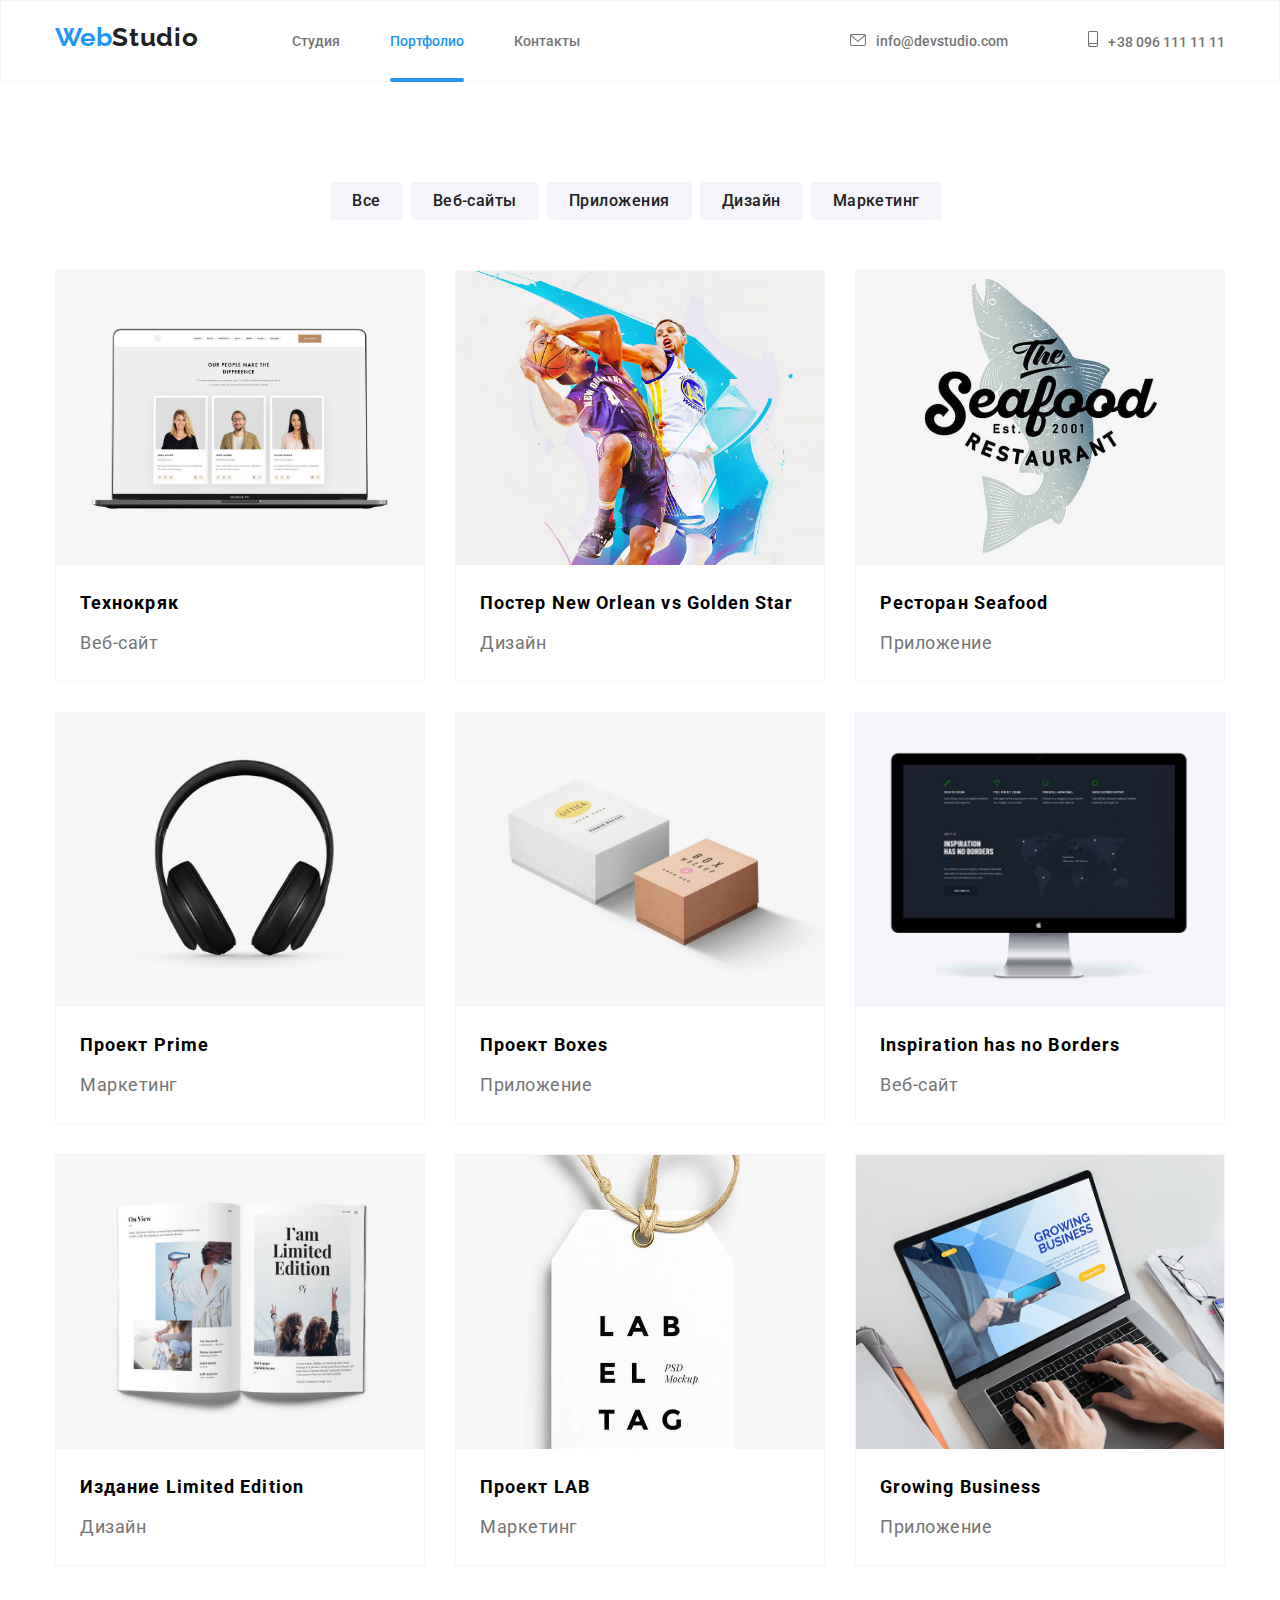
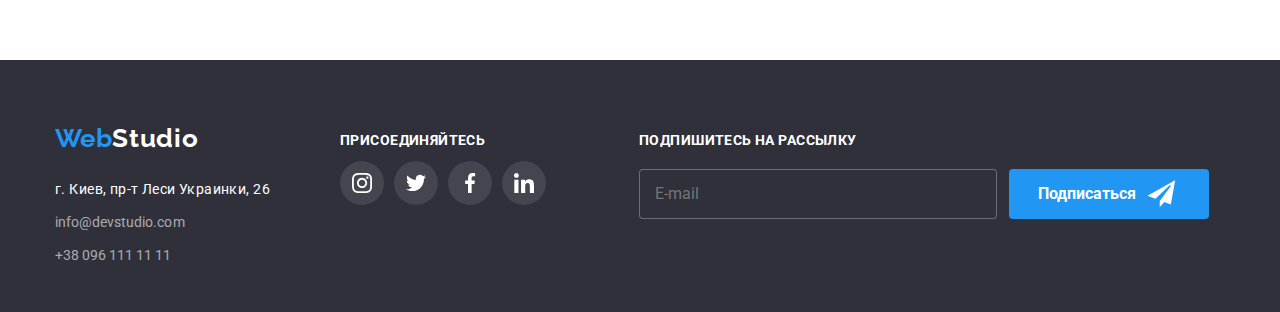
==== portfolio.html @ 0eaaf02f "11.03.2020 22-40" ====
<!DOCTYPE html>
<html lang="ru">
<head>
    <meta charset="UTF-8">
    <meta name="viewport" content="width=device-width, initial-scale=1.0">
    <title>Портфолио</title>
    <link rel="stylesheet" href="./css/normalize.css">
    <link rel="stylesheet" href="./css/style.css">
    <link rel="preconnect" href="https://fonts.gstatic.com">
    <link
        href="https://fonts.googleapis.com/css2?family=Raleway:wght@700&family=Roboto+Condensed&family=Roboto:wght@400;500;700;900&display=swap"
        rel="stylesheet">
    </head>
<body>
    <header class="header">
        <div class="headercontainer">
        <h1 class="h1logo"><span class="webprefix">Web</span>Studio</h1>
        <nav class="nav">
            <ul class="navlinks">
                <li class="studio"> <a class="link" href="./index.html">Студия</a></li>
                <li class="portfolio current"> <a href="./portfolio.html">Портфолио</a></li>
                <li class="contacts"> <a class="link" href="#footer">Контакты</a></li>
            </ul>
        </nav>
                <div class="headeraddress">
                <address class="mail">
                    <a href="mailto:info@devstudio.com" class="link">
                        <svg class="icon-mail"> 
                            <use href="./images/sprite.svg#icon-envelope"></use>
                        </svg>info@devstudio.com</a>
                </address>
                <address class="phone">                    
                    <a href="tel:+380961111111" class="link"> 
                        <svg class="icon-smartphone">
                            <use href="./images/sprite.svg#icon-smartphone">
                            </use>
                        </svg>+38 096 111 11 11</a>
                </address>
                </div>
        </div>
    </header>
    <main>
        <section class="mainportfoliosection">
            <div class="portfcontainer">
            <h4 style="display: none;">Наши работы</h4>
            <ul class="filters">
            <li><button class="filterbtn">
                Все
            </button></li>
            <li><button class="filterbtn">
                Веб-сайты
            </button></li>
            <li><button class="filterbtn">
                Приложения
            </button></li>
            <li><button class="filterbtn">
                Дизайн
            </button></li>
            <li><button class="filterbtn"> 
                Маркетинг
            </button></li>
            </ul>

            <ul class="productlist">
                <li href="#" class="product">
                    <div class="productthumb">
                        <img class="thumbimage" src="./images/portfolio/technokryak.jpg" alt="Технокряк" />
                        <div class="thumboverlay">
                            <p class="thumboverlaytext">Технокряк это современная площадка распространения коронавируса. Компании используют эту платформу для цифрового шпионажа и атак на защищённые сервера конкурентов.</p>
                        </div>
                    </div>
                    <h2 class="productname">Технокряк</h2>
                    <p class="producttype">Веб-сайт</p>
                </li>
                <li href="#" class="product">
                    <div class="productthumb">
                        <img class="thumbimage" src="./images/portfolio/neworleangoldstar.jpg" alt="Постер New Orlean vs Golden Star" />
                        <div class="thumboverlay">
                            <p class="thumboverlaytext">Текст оверлея</p>
                        </div>
                    </div>
                    <h2 class="productname">Постер New Orlean vs Golden Star</h2>
                    <p class="producttype">Дизайн</p>
                </li>
                <li href="#" class="product">
                    <div class="productthumb">
                        <div class="productthumb">
                        <img class="thumbimage" src="./images/portfolio/seafood.jpg" alt="Ресторан Seafood" />
                        <div class="thumboverlay">
                            <p class="thumboverlaytext">Текст оверлея</p>
                        </div>
                    </div>
                    </div>
                    <h2 class="productname">Ресторан Seafood</h2>
                    <p class="producttype">Приложение</p>
                </li>
                <li href="#" class="product">
                    <div class="productthumb">
                    <img class="thumbimage" src="./images/portfolio/primeproject.jpg" alt="Проект Prime" />
                    <div class="thumboverlay">
                        <p class="thumboverlaytext">Текст оверлея</p>
                    </div>
                    </div>
                    <h2 class="productname">Проект Prime</h2>
                    <p class="producttype">Маркетинг</p>
                </li>
                <li href="#" class="product">
                    <div class="productthumb">
                    <img class="thumbimage" src="./images/portfolio/boxesproject.jpg" alt="Проект Boxes" />
                    <div class="thumboverlay">
                        <p class="thumboverlaytext">Текст оверлея</p>
                    </div>
                    </div>
                    <h2 class="productname">Проект Boxes</h2>
                    <p class="producttype">Приложение</p>
                </li>
                <li href="#" class="product">
                    <div class="productthumb">
                    <img class="thumbimage" src="./images/portfolio/inspirationhasnoborders.jpg" alt="Inspiration has no Borders" />
                    <div class="thumboverlay">
                        <p class="thumboverlaytext">Текст оверлея</p>
                    </div>
                    </div>
                    <h2 class="productname">Inspiration has no Borders</h2>
                    <p class="producttype">Веб-сайт</p>
                </li>
                <li href="#" class="product">
                    <div class="productthumb">
                    <img class="thumbimage" src="./images/portfolio/limitededition.jpg" alt="Издание Limited Edition" />
                    <div class="thumboverlay">
                        <p class="thumboverlaytext">Текст оверлея</p>
                    </div>
                    </div>
                    <h2 class="productname">Издание Limited Edition</h2>
                    <p class="producttype">Дизайн</p>
                </li>
                <li href="#" class="product">
                    <div class="productthumb">

                    <img class="thumbimage" src="./images/portfolio/labproject.jpg" alt="Проект LAB" />
                    <div class="thumboverlay">
                        <p class="thumboverlaytext">Текст оверлея</p>
                    </div>
                    </div>
                    <h2 class="productname">Проект LAB</h2>
                    <p class="producttype">Маркетинг</p>
                </li>
                <li href="#" class="product">
                    <div class="productthumb">

                    <img class="thumbimage" src="./images/portfolio/growingbusiness.jpg" alt="Growing Business" />
                    <div class="thumboverlay">
                        <p class="thumboverlaytext">Текст оверлея</p>
                    </div>
                    </div>
                    <h2 class="productname">Growing Business</h2>
                    <p class="producttype">Приложение</p>
                </li>
            </ul>
            </div>
        </section>
    </main>
    <footer id="footer" class="footer">
        <div class="footcontainer">
        <div>
            <h1 class="footlogo"><span class="webprefix">Web</span>Studio</h1>
        <address>
            <ul class="footercontacts">
            <li class="footeraddress">г. Киев, пр-т Леси Украинки, 26</li>
            <li class="footerlink"><a href="mailto:info@devstudio.com">info@devstudio.com</a></li>
            <li class="footerlink"><a href="tel:+380961111111">+38 096 111 11 11</a></li>
            </ul>
        </address>
        </div>
        <div class="footerlinks">
            <p class="joinus">присоединяйтесь</p>
            <ul class="footersociallinks">
                <li class="item">                
                    <a href="#">
                    <div class="footersociallink">
                    <svg class="icon-instagram"> 
                    <use href="./images/sprite.svg#icon-instagram"></use>
                    </svg>
                    </div>
                    </a>                        
                </li>
                <li class="item">                
                    <a  href="#" class="footersociallink">
                    <svg class="icon-twitter"> 
                    <use href="./images/sprite.svg#icon-twitter"></use>
                    </svg>
                    </a>
                </li>
                <li class="item">                
                    <a href="#" class="footersociallink" >
                    <svg class="icon-facebook"> 
                    <use href="./images/sprite.svg#icon-facebook"></use>
                    </svg>
                    </a>
                </li>
                <li class="item">                
                    <a href="#" class="footersociallink" >
                    <svg class="icon-linkedin"> 
                    <use href="./images/sprite.svg#icon-linkedin"></use>
                    </svg>
                    </a>
                </li>
            </ul>

        </div>
        <div class="footerjoint">
            <form name="subscribeform">
                <div class="subscribewrapper">
                    <label for="subscribe-email">
                    <p class="subscribeus">подпишитесь на рассылку</p>
                    <input class="subscribeinput" type="email" name="subscribe-email" placeholder="E-mail">
                </label>
                <button type="submit" class="subscribebtn">
                    <p>Подписаться
                    </p>
                    <svg class="icon-subscribe"> 
                        <use href="./images/sprite.svg#icon-subscribe"></use>
                    </svg>
                </button>
            </div>
        </form>
        </div>
        </div>
    </footer></body>
</html>
---- css/style.css ----
:root {
  --black: rgb(33, 33, 33);
  --black-op10: rgba(33, 33, 33, 0.1);
  --black-op20: rgba(33, 33, 33, 0.2);
  --blue: rgb(33, 150, 243);
  --white-op60: rgba(255, 255, 255, 0.6);
  --white-op30: rgba(255, 255, 255, 0.3);
  --white-op10: rgba(255, 255, 255, 0.1);
  --grey: rgb(117, 117, 117);
  --grey-op50: rgba(117, 117, 117, 0.5);
  --grey-op80: rgba(47, 48, 58, 0.8);
  --light-grey: rgb(245, 244, 250);
  --grey-gradient: rgba(47, 48, 58, 0.4);
  --graphite: rgba(48, 48, 48, 1);
  --white: rgb(255, 255, 255);
  --dark-blue: rgb(47, 48, 58);
  --card-set-gap: 30px;
  --animtrans: 250ms cubic-bezier(0.4, 0, 0.2, 1);
}

html {
  box-sizing: border-box;
}

*,
*::before,
*::after {
  box-sizing: inherit;
}

* {
  padding: 0;
  margin: 0;
  max-width: 1600px;
  box-sizing: border-box;
  line-height: 1.15;
  letter-spacing: 0.03px;
  font-family: "Roboto", sans-serif;
}

body {
  overflow-x: hidden;
}

/* header */

.header {
  background-color: var(--white);
  border: 1px;
  border-color: var(--light-grey);
  border-style: solid;
  display: flex;
  align-items: baseline;
}

.headercontainer {
  display: inherit;
  width: 1200px;
  padding-left: 15px;
  padding-right: 15px;
  margin-left: auto;
  margin-right: auto;
  align-items: inherit;
}

.h1logo {
  font-weight: 700;
  font-size: 26px;
  line-height: 1.38;
  color: var(--black);
  font-family: 'Raleway', sans-serif;
  letter-spacing: 0.03em;;
}

.webprefix {
  color: var(--blue);
  font-family: 'Raleway', sans-serif;
}

.nav {
  list-style-type: none;
  list-style-position: inside;
  display: flex;
  vertical-align: baseline;
  margin-left: 93px;
}

.navlinks {
  display: flex;
}

.studio,
.portfolio,
.contacts {
  display: flex;
  position: relative;
  height: 80px;
  font-weight: 500;
  font-size: 14px;
  line-height: 17px;
  letter-spacing: 0.02em;
  align-items: center;
}

.studio.current,
.portfolio.current {
  position: relative;
  color: var(--blue);
}

.studio.current::after,
.portfolio.current::after {
  content: "";
  position: absolute;
  bottom: -1px;
  left: 0;
  width: 100%;
  height: 4px;
  border-radius: 2px;
  background-color: var(--blue);
  opacity: 1;
  transition: opacity var(--animtrans);
}


.studio,
.portfolio {
  margin-right: 50px;
}

.studio:link,
.portfolio:link,
.contacts:link,
.studio:visited,
.portfolio:visited,
.contacts:visited {
  color: var(--grey);
  transition: color var(--animtrans);
}

.studio:hover,
.portfolio:hover,
.contacts:hover,
.studio:focus,
.portfolio:focus,
.contacts:focus {
  color: var(--blue);
  transition: color var(--animtrans);
}

.link:link,
.link:visited {
  color: var(--grey);
  font-weight: 500;
  font-size: 14px;
  line-height: 17px;
  transition: color var(--animtrans);
}

.link:hover,
.link:focus {
  color: var(--blue);
  transition: color var(--animtrans);
}

.studio:link,
.studio:visited,
.portfolio:link,
.portfolio:visited,
.contacts:link,
.contacts:visited {
  color: var(--grey);
  transition: color var(--animtrans);
}

.contactslist {
  list-style-type: none;
  list-style-position: inside;
  float: left;
  margin-top: 32px;
}

.headeraddress {
  margin-left: auto;
  display: flex;
  align-items: center;
}

.mail.link,
.phone.link {
  display: flex;
  align-items: baseline;
  font-size: 14px;
  font-weight: 500;
  line-height: 16px;
  letter-spacing: 0.02em;;
  color: var(--grey);
  list-style-type: none;
  list-style-position: inside;
  transition: color var(--animtrans), fill var(--animtrans);
}

.phone {
  margin-left: 50px;
}

.icon-mail {
  width: 16px;
  height: 12px;
  margin-right: 10px;
  fill: currentColor;
}

.icon-smartphone {
  width: 10px;
  height: 16px;
  margin-left: 30px;
  margin-right: 10px;
  fill: currentColor;
}

.icon-mail:hover,
.icon-mail:focus,
.icon-smartphone:hover,
.icon-smartphone:focus {
  fill: currentColor;
}


/* main page - studio*/

.herocontainer {
  display: flex;
  flex-direction: column;
  width: 1200px;
  padding-left: 15px;
  padding-right: 15px;
  margin-left: auto;
  margin-right: auto;
  align-items: inherit;
}

.hero {
  height: 600px;
  padding-top: 200px;
  padding-bottom: 200px;
  background-image: linear-gradient(var(--grey-gradient), var(--grey-gradient)),
  url(../images/hero.jpg);
  display: block;
}

.effective {
  color: var(--white);
  font-weight: 900;
  font-size: 44px;
  line-height: 60px;
  letter-spacing: 0.06em;
  text-align: center;
  text-transform: uppercase;
}

.herobtn {
  width: 200px;
  height: 50px;
  background-color: var(--blue);
  color: var(--white);
  box-shadow: 0px 4px 4px 0px rgba(0, 0, 0, 0.15);
  border: none;
  border-radius: 4px;
  text-align: center;
  align-items: center;
  margin-top: 30px;
  margin-left: auto;
  margin-right: auto;
  font-weight: 700;
  font-size: 16px;
  line-height: 30px;
  letter-spacing: 0.06em;
}

.advcontainer {
  display: inherit;
  width: 1200px;
  padding-left: 15px;
  padding-right: 15px;
  margin-left: auto;
  margin-right: auto;
  align-items: inherit;
}

.advantlist {
  margin-top: 94px;
  margin-bottom: 94px;
  display: flex;
  justify-content: space-between;
}

.advantage {
  width: 270px;
}

.iconwrapper {
  display: flex;
  align-items: center;
  justify-content: center;
  background-color: var(--light-grey);
  margin-bottom: 30px;
}

.icon-antenna {
  display: block;
  width: 70px;
  fill: var(--grey);
  height: 120px;
}

.icon-clock {
  text-align: center;
  display: block;
  width: 70px;
  height: 120px;
}

.icon-diagram {
  text-align: center;
  display: block;
  width: 70px;
  height: 120px;
}

.icon-astronaut {
  text-align: center;
  display: block;
  width: 70px;
  height: 120px;
}

.advh4 {
  font-weight: 700;
  font-size: 14px;
  line-height: 16px;
  margin-bottom: 10px;
  letter-spacing: 0.03em;;
}

.advp {
  color: var(--grey);
  font-weight: 400;
  font-size: 14px;
  line-height: 24px;
  letter-spacing: 0.03em;;
}

.actcontainer {
  display: inherit;
  width: 1200px;
  padding-left: 15px;
  padding-right: 15px;
  margin-left: auto;
  margin-right: auto;
  align-items: inherit;
}

.activities {
  font-weight: 700;
  font-size: 36px;
  line-height: 42px;   
  text-align: center;
  height: 42px;
}

.activitieslist {
  margin-top: 50px;
  margin-bottom: 94px;
  display: flex;
  justify-content: space-between;
}

.thumbdesktop {
  position: relative;
  display: block;
  border: none;  
  width: 370px;
  height: 294px;
  margin-right: 30px;
}

.thumbmobile {
  position: relative;
  display: block;
  border: none;  
  width: 370px;
  height: 294px;
  margin-right: 30px;
}

.thumbdesign {
  position: relative;
  display: block;
  border: none;  
  width: 370px;
  height: 294px;
}

.actoverlay {
  position: absolute;
  width: 100%;
  bottom: 0;
  padding-top: 27px;
  padding-bottom: 27px;
  text-align: center;
  background-color: var(--grey-op80);
  color: var(--white);
  font-weight: 700;
  font-size: 14px;
  line-height: 1.17;
  text-transform: uppercase;
}

.teamsection {
  padding-top: 94px;
  padding-bottom: 94px;
  background-color: var(--light-grey);
}

.teamcontainer {
  display: flex;
  justify-content: space-between;
  width: 1200px;
  padding-left: 15px;
  padding-right: 15px;
  margin-left: auto;
  margin-right: auto;
  align-items: inherit;
}

.team {
  font-weight: 700;
  font-size: 36px;
  line-height: 42px;
  text-align: center;
  height: 42px;
  letter-spacing: 0.03em;;
}

.teammate {
  display: flex;
  flex-direction: column;
  background-color: var(--white);
  width: 270px;
  margin-top: 50px;
  padding-bottom: 30px;
  border-radius: 0px 0px 4px 4px;
  box-shadow: 0px 2px 1px 0px rgba(0, 0, 0, 0.2), 0px 1px 1px 0px rgba(0, 0, 0, 0.14), 0px 1px 3px 0px rgba(0, 0, 0, 0.12);
}

.teammatename {
  font-weight: 500;
  font-size: 16px;
  text-align: center;
  margin-top: 30px;
  line-height: 19px;
  letter-spacing: 0.03em;;
}

.figprofession {
  display: block;
  color: var(--grey);
  font-weight: 400;
  font-size: 16px;
  text-align: center;
  margin-top: 10px;
  line-height: 19px;
  letter-spacing: 0.03em;;
}

.teamsociallinks {
  list-style: none;
  display: flex;
  align-items: center;
  justify-content: center;
  margin-top: 12px;
}

.teamsociallinks .item + .item {
  margin-left: 10px;
}

.sociallink {
  height: 44px;
  width: 44px;
  border-radius: 50%;
  display: flex;
  justify-content: center;  
  align-items: center;
  fill: var(--grey);
  transition: background-color var(--animtrans), fill var(--animtrans);
}

.sociallink:hover {
  background-color: var(--blue);
  fill: var(--white);
  cursor: pointer;
  transition: background-color var(--animtrans), fill var(--animtrans);
}

.icon-instagram,
.icon-facebook,
.icon-twitter,
.icon-linkedin {
  height: 20px;
  width: 20px;
}

.icon-instagram:hover,
.icon-instagram:focus,
.icon-facebook:hover,
.icon-facebook:focus,
.icon-twitter:hover,
.icon-twitter:focus,
.icon-linkedin:hover,
.icon-linkedin:focus {
  fill: inherit;
}

.clientsection {
  padding-top: 94px;
  padding-bottom: 94px;
  background-color: var(--white);
}

.clientcontainer {
  display: flex;
  justify-content: space-between;
  width: 1200px;
  padding-left: 15px;
  padding-right: 15px;
  margin-left: auto;
  margin-right: auto;
  align-items: inherit;
}

.clients {
  font-weight: 700;
  font-size: 36px;
  line-height: 42px;
  text-align: center;
  height: 42px;
  letter-spacing: 0.03em;
  margin-bottom: 50px;
}

.clientlinks {
  list-style: none;
  display: flex;
  align-items: center;
  justify-content: center;
  margin-top: 12px;
}

.clientlinks .item + .item {
  margin-left: 30px;
}

.clientlink {
  height: 90px;
  width: 170px;
  border: 1px solid var(--grey);
  display: flex;
  justify-content: center;  
  align-items: center;
  fill: var(--grey);
  transition: border-color var(--animtrans), fill var(--animtrans);
}

.clientlink:hover {
  fill: var(--blue);
  cursor: pointer;
  border-color: var(--blue);
  transition: border-color var(--animtrans), fill var(--animtrans);
}

.logo1 {
  height: 49px;
}

.logo2 {
  height: 52px;
}

.logo3 {
  height: 43px;
}

.logo4 {
  height: 42px;
}

.logo5 {
  height: 47px;
}

.logo6 {
  height: 45px;
}

/* main portfolio section */

.mainportfoliosection {
  padding-top: 100px;
}

.portfcontainer {
  display: block;
  justify-content: space-between;
  width: 1200px;
  padding-left: 15px;
  padding-right: 15px;
  margin-left: auto;
  margin-right: auto;
  align-items: inherit;
  padding-bottom: 94px;
}

.filters {
  display: flex;
  align-items: center;
  justify-content: center;
  margin-bottom: 50px;

}

.filterbtn {
  padding-top: 6px; 
  padding-left: 22px;
  padding-right: 22px;
  padding-bottom: 6px;
  font-weight: 500;
  font-size: 16px;
  line-height: 26px;
  letter-spacing: 0.03em;;
  text-align: center;
  background-color: var(--light-grey);
  color: var(--black);
  margin-right: 8px;
  border-radius: 4px;
  border: none;
  transition: background-color var(--animtrans), color var(--animtrans);
}

.filterbtn:hover,
.filterbtn:focus {
  background-color: var(--blue);
  color: var(--white);
  cursor: pointer;
  transition: background-color var(--animtrans), color var(--animtrans);
}

.productlist {
  list-style-position: inside;
  display: flex;
  flex-wrap: wrap;
  margin-left: calc(-1 * var(--card-set-gap));
  margin-top: calc(-1 * var(--card-set-gap));

}

.product {
  width: 370px;
  padding-left: 0px;
  list-style-position: inside;
  border: 1px solid;
  border-color: var(--light-grey);
  flex-basis: calc(100% / 3 - var(--card-set-gap));
  margin-left: var(--card-set-gap);
  margin-top: var(--card-set-gap);
}

.product:hover,
.product:focus {
  box-shadow: 0px 4px 4px 0px rgba(0, 0, 0, 0.25);
  cursor: pointer;
}

.productthumb {
  position: relative;
  box-sizing: border-box;
  border: none;  
  height: 294px;
  overflow: hidden;
}

.thumbimage {
  position: absolute;
  top: 0;
  left: 0;
  right: 0;
  display: block;
  width: 100%;
  height: 100%;
  object-fit: cover;
}

.thumboverlay {
  position: absolute;
  top: 0;
  left: 0;
  width: 100%;
  height: 294px;
  padding: 63px 24px 63px 24px;
  background-color: var(--blue);
  transform: translateY(500%);
  transition: transform var(--animtrans);
}

.product:hover .thumboverlay,
.product:focus .thumboverlay {
  transform: translateY(0);
  transition: transform var(--animtrans);
}

.thumboverlaytext {
  color: var(--white);
  font-weight: 400;
  font-size: 18px;
  line-height: 1.55;
}

.productname {
  margin-top: 20px;
  margin-left: 24px;
  margin-right: 24px;
  margin-bottom: 4px;
  font-weight: 700;
  font-size: 18px;
  line-height: 36px;
  letter-spacing: 0.06em;
  text-align: left;
}

.producttype {
  margin-left: 24px;
  margin-right: 24px;
  margin-bottom: 20px;
  font-weight: 400;
  font-size: 18px;
  line-height: 36px;
  letter-spacing: 0.03em;
  text-align: left;
  color: var(--grey);
}

/* footer */

.footcontainer {
  display: flex;
  width: 1200px;
  padding-left: 15px;
  padding-right: 15px;
  margin-left: auto;
  margin-right: auto;
  align-items: inherit;
}

.footer {
  max-width: 1600px;
  height: 252px;
  background-color: var(--dark-blue);

}

.footlogo {
  font-weight: bold;
  font-size: 26px;
  line-height: 36px;
  letter-spacing: 0.03em;;
  margin-top: 60px;
  margin-right: 93px;
  margin-bottom: 25px;
  color: var(--white);
  font-family: Raleway, sans-serif;
}


.footercontacts {
  list-style: none;
  list-style-position: inside;
  list-style-type: none;
  display: block;
  text-align: left;
  line-height: 24px;
  margin-right: 70px;
}

.footeraddress {
  color: var(--white);
  font-weight: 400;
  font-size: 14px;
  letter-spacing: 0.03em;;
  height: 24px;
  margin-top: 20px;
}

.footerlink {
  color: var(--white-op60);
  font-weight: 400;
  font-size: 14px;
  letter-spacing: 0.03em;;
  margin-top: 9px;
  height: 24px;
  text-decoration: none;
  transition: color var(--animtrans);
}

.footerlink:link,
.footerlink:hover,
.footerlink:focus,
.footerlink:active {
  color: var(--blue);
  transition: color var(--animtrans);
}

.joinus,
.subscribeus {
  margin-top: 72px;
  text-transform: uppercase;
  font-weight: 700;
  font-size: 14px;
  line-height: 1.21;
  letter-spacing: 0.03em;
  color: var(--white);
}

.footersociallinks {
  list-style: none;
  display: flex;
  align-items: center;
  justify-content: center;
  margin-top: 12px;
}

.footersociallinks .item + .item {
  margin-left: 10px;
}

.footersociallink {
  height: 44px;
  width: 44px;
  border-radius: 50%;
  display: flex;
  justify-content: center;  
  align-items: center;
  fill: var(--white);
  background-color: var(--white-op10);
  transition: background-color var(--animtrans);
}

.footersociallink:hover {
  background-color: var(--blue);
  fill: var(--white);
  cursor: pointer;
  transition: background-color var(--animtrans);
}

.subscribeform {
  display: inline-block;
}

.subscribewrapper {
  display: flex;
  align-items: flex-end;
  margin-left: 93px;
}

.subscribeinput{
  width: 358px;
  height: 50px;
  padding: 15px;
  background-color: var(--dark-blue);
  border: 1px solid var(--white-op30);
  color: var(--white-op60);
  border-radius: 4px;
  font-weight: 400;
  font-size: 16px;
  line-height: 1.25;
  margin-top: 20px;
  margin-right: 12px;
}

.subscribebtn {
  display: flex;
  width: 200px;
  height: 50px;
  padding-top: 10px;
  padding-bottom: 10px;
  padding-left: 29px;
  border: none;
  vertical-align: baseline;
  border-radius: 4px;
  background-color: var(--blue);
  color: var(--white);
  font-weight: 700;
  font-size: 16px;
}

.subscribebtn p {
  line-height: 1.87;
  vertical-align: middle;
  fill: var(--blue);
}

.icon-subscribe {
  height: 30px;
  width: 30px;
  margin-left: 10px;
  fill: var(--white);
  
}

/* modal window */

.backdrop {
  position: fixed;
  display: flex;
  align-items: center;
  top: 0;
  left: 0;
  width: 100%;
  height: 100%;
  background-color: rgba(168, 118, 118, 0.2);
  opacity: 1;
  transition: opacity var(--animtrans);
}

.backdrop.is-hidden {
  opacity: 0;
  pointer-events: none;
  display: flex;
  align-items: center;
  transition: opacity var(--animtrans);
}

.backdrop.is-hidden .modal {
  transform: translate(-50%, -50%) scale(1.5);
  transition: transform var(--animtrans);
}

.modal {
  position: absolute;
  display: flex;
  flex-direction: column;
  min-height: 581px;
  min-width: 528px;
  top: 50%;
  left: 50%;
  transform: translate(-50%, -50%) scale(1);
  padding: 8px;
  background-color: var(--white);
  transition: transform var(--animtrans);
}

.closemodalbtn {
  width: 30px;
  height: 30px;
  margin: 8px 8px 0 auto;
  border: 1px solid var(--black-op10);
  border-radius: 50%;
  background-color: var(--white);
  transition: color var(--animtrans);
}

.icon-closemodal {
  height: 11px;
  width: 11px;
  fill: currentColor;
}

.closemodalbtn:hover,
.closemodalbtn:focus {
  color: var(--blue);
  cursor: pointer;
  transition: color var(--animtrans);
}

.modalformwrapper {
  display: flex;
  flex-direction: column;
  margin: 0 40px 20px 40px;
}

.modalheader {
  font-size: 20px;
  font-weight: 700;
  line-height: 1.15;
  text-align: center;
  color: var(--black);
  margin-bottom: 12px;
}

.modalform {
  display: inherit;
  flex-direction: inherit;
}

.modalform > label {
  font-size: 12px;
  font-weight: 400;
  line-height: 1.166;
  text-align: left;
  color: var(--grey);
  margin-top: 10px;
}

.input-wrapper {
  position: relative;
  margin-top: 4px;
}

.icon-input {
  position: absolute;
  left: 0;
  margin-left: 15px;
  top: 50%;
  transform: translateY(-50%);
  fill: currentColor;
  transition: fill var(--animtrans);
}

.icon-input > svg {
  height: 12px;
}

.input-wrapper > input,
.modalform > textarea {
  width: 100%;
  border: solid 1px var(--black-op20);
  border-radius: 4px;
  font-size: 12px;
  font-weight: 400;
  line-height: 1.166;
  letter-spacing: 0.01em;
  text-align: left;
  outline: none;
}

.input-wrapper > input {
  height: 40px;
  padding-left: 35px;
}

.input-wrapper > input:focus,
.input-wrapper > input:hover,
.input-wrapper > input:active,
.policycheck > input:focus,
.policycheck > input:hover,
.policycheck > input:active,
.modalform > textarea:focus,
.modalform > textarea:active,
.modalform > textarea:hover {
  border-color: var(--blue);
  cursor: pointer;
  transition: border-color var(--animtrans);
}

.input-wrapper:hover .icon-input,
.input-wrapper:focus .icon-input,
.input-wrapper:focus-within .icon-input {
  fill: var(--blue);
  transition: fill var(--animtrans);
}

.modaltextarea {
  resize: none;
  width: 100%;
  height: 120px;
  padding: 12px 16px 12px 16px;
}

.policycheck {
  display: flex;
  vertical-align: baseline;
  margin: 20px auto 0 auto;
  font-size: 14px;
  font-weight: 400;
  line-height: 1.714;
  text-align: left;
  color: var(--grey);
}

.policycheck > input {
  margin-right: 9px;
  width: 16px;
  height: 15px;
}

.modallink {
  color: var(--blue);
  text-decoration: underline;
}

.modalsubmitbtn {
  box-sizing: border-box;  
  width: 200px;
  height: 50px;
  padding-top: 10px;
  padding-bottom: 10px;
  margin-left: auto;
  margin-right: auto;
  margin-top: 30px;
  border: none;
  vertical-align: baseline;
  border-radius: 4px;
  background-color: var(--blue);
  color: var(--white);
  font-weight: 700;
  font-size: 16px;
}

.modalsubmitbtn:hover,
.modalsubmitbtn:focus {
  cursor: pointer;
}
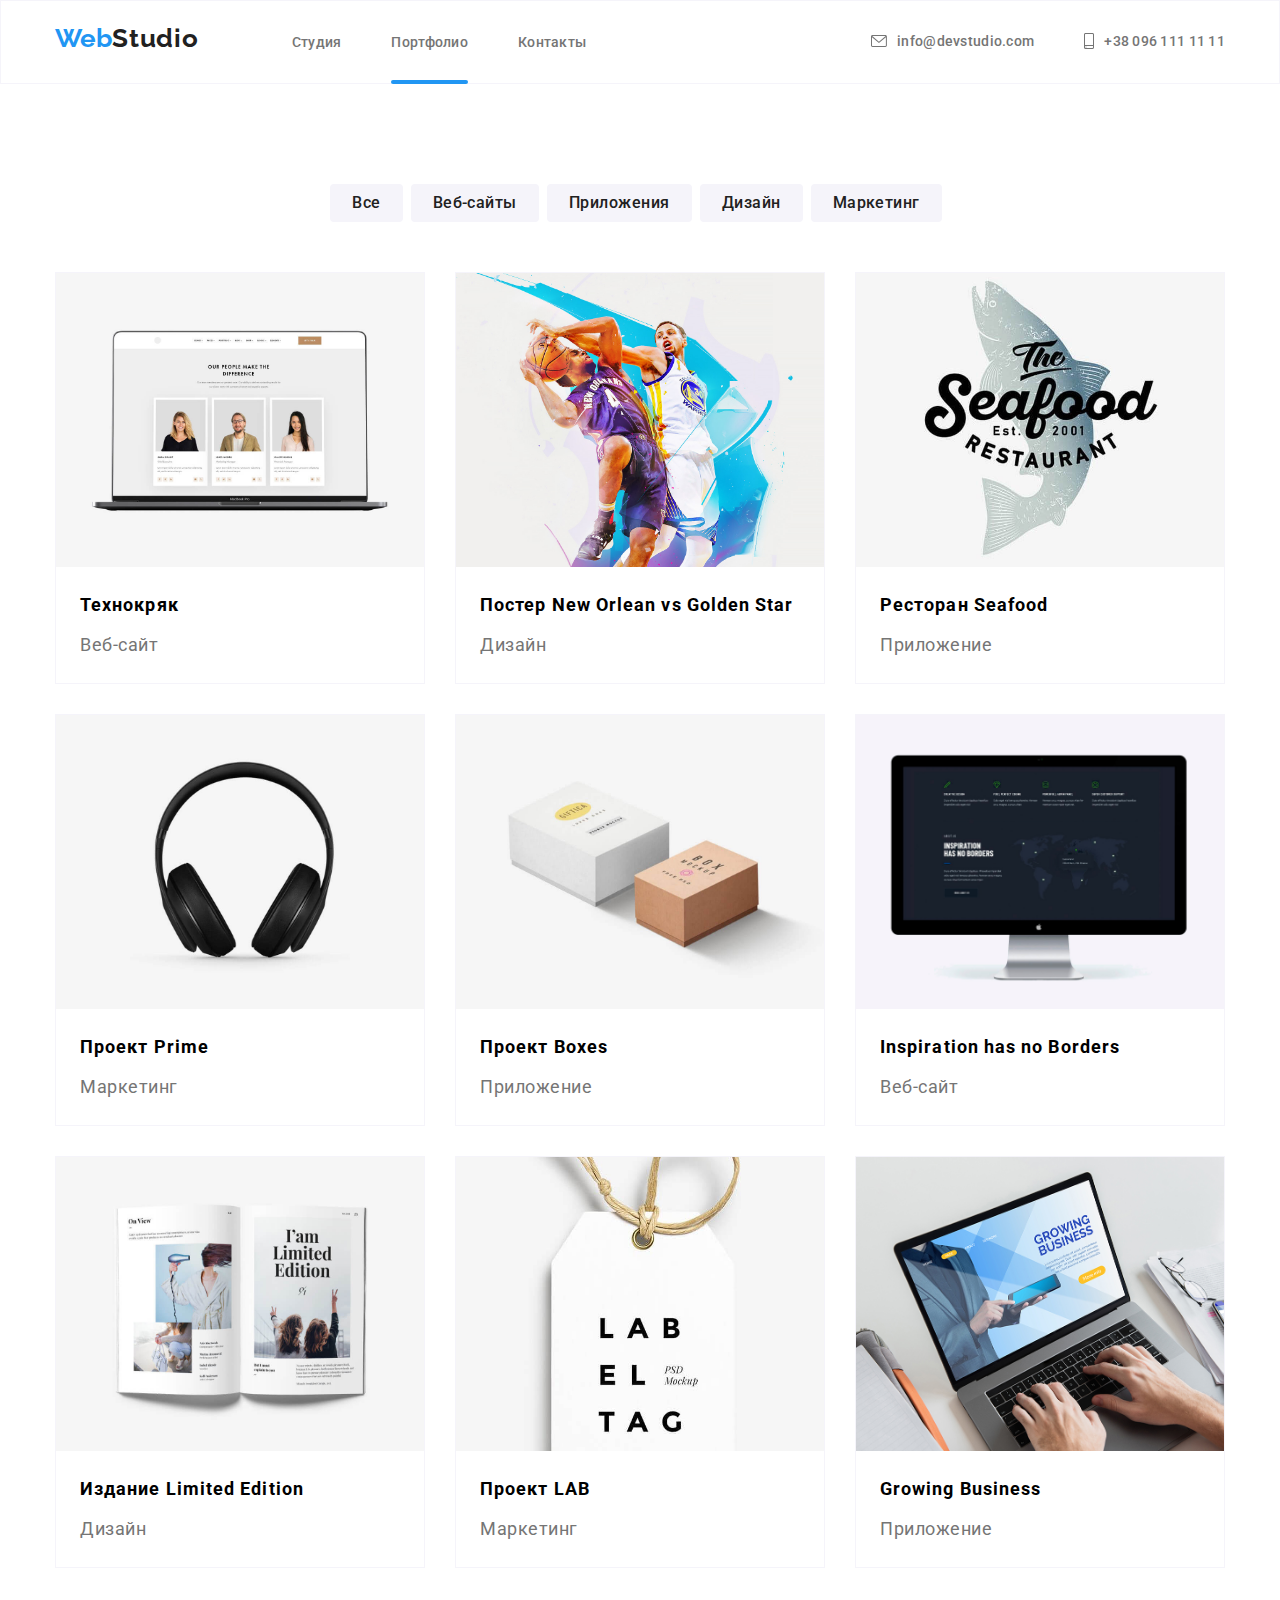
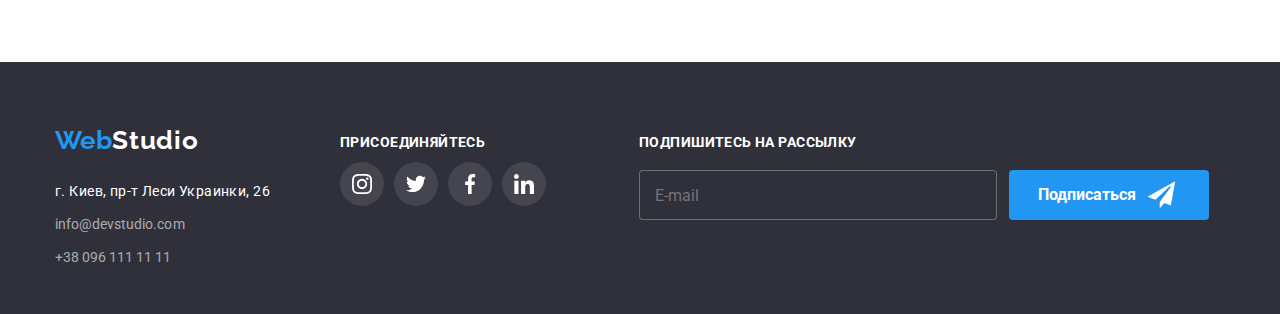
==== commit e6ab412a: "14.03.2021 22-25" ====
--- a/portfolio.html
+++ b/portfolio.html
@@ -13,25 +13,26 @@
     </head>
 <body>
     <header class="header">
-        <div class="headercontainer">
-        <h1 class="h1logo"><span class="webprefix">Web</span>Studio</h1>
-        <nav class="nav">
-            <ul class="navlinks">
-                <li class="studio"> <a class="link" href="./index.html">Студия</a></li>
-                <li class="portfolio current"> <a href="./portfolio.html">Портфолио</a></li>
-                <li class="contacts"> <a class="link" href="#footer">Контакты</a></li>
+        <div class="header__container">
+        <h1 class="header__logo">
+            <span class="header__logo-prefix">Web</span>Studio</h1>
+        <nav class="header__nav">
+            <ul class="header__navlinks">
+                <li class="header__link"> <a class="link" href="./index.html">Студия</a></li>
+                <li class="header__link--current"> <a class="link" href="./portfolio.html">Портфолио</a></li>
+                <li class="header__link"> <a class="link" href="#footer">Контакты</a></li>
             </ul>
         </nav>
-                <div class="headeraddress">
-                <address class="mail">
+                <div class="header__address">
+                <address class="header__mail">
                     <a href="mailto:info@devstudio.com" class="link">
-                        <svg class="icon-mail"> 
+                        <svg class="header__icon--mail"> 
                             <use href="./images/sprite.svg#icon-envelope"></use>
                         </svg>info@devstudio.com</a>
                 </address>
-                <address class="phone">                    
+                <address class="header__phone">                    
                     <a href="tel:+380961111111" class="link"> 
-                        <svg class="icon-smartphone">
+                        <svg class="header__icon--smartphone">
                             <use href="./images/sprite.svg#icon-smartphone">
                             </use>
                         </svg>+38 096 111 11 11</a>
@@ -40,167 +41,167 @@
         </div>
     </header>
     <main>
-        <section class="mainportfoliosection">
-            <div class="portfcontainer">
+        <section class="products">
+            <div class="products__container">
             <h4 style="display: none;">Наши работы</h4>
-            <ul class="filters">
-            <li><button class="filterbtn">
+            <ul class="products__filters">
+            <li><button class="products__filterbutton">
                 Все
             </button></li>
-            <li><button class="filterbtn">
+            <li><button class="products__filterbutton">
                 Веб-сайты
             </button></li>
-            <li><button class="filterbtn">
+            <li><button class="products__filterbutton">
                 Приложения
             </button></li>
-            <li><button class="filterbtn">
+            <li><button class="products__filterbutton">
                 Дизайн
             </button></li>
-            <li><button class="filterbtn"> 
+            <li><button class="products__filterbutton"> 
                 Маркетинг
             </button></li>
             </ul>
 
-            <ul class="productlist">
-                <li href="#" class="product">
-                    <div class="productthumb">
-                        <img class="thumbimage" src="./images/portfolio/technokryak.jpg" alt="Технокряк" />
-                        <div class="thumboverlay">
-                            <p class="thumboverlaytext">Технокряк это современная площадка распространения коронавируса. Компании используют эту платформу для цифрового шпионажа и атак на защищённые сервера конкурентов.</p>
+            <ul class="products__list">
+                <li href="#" class="product">
+                    <div class="product__thumb">
+                        <img class="product__image" src="./images/portfolio/technokryak.jpg" alt="Технокряк" />
+                        <div class="product__thumboverlay">
+                            <p class="product__text">Технокряк это современная площадка распространения коронавируса. Компании используют эту платформу для цифрового шпионажа и атак на защищённые сервера конкурентов.</p>
                         </div>
                     </div>
-                    <h2 class="productname">Технокряк</h2>
-                    <p class="producttype">Веб-сайт</p>
-                </li>
-                <li href="#" class="product">
-                    <div class="productthumb">
-                        <img class="thumbimage" src="./images/portfolio/neworleangoldstar.jpg" alt="Постер New Orlean vs Golden Star" />
-                        <div class="thumboverlay">
-                            <p class="thumboverlaytext">Текст оверлея</p>
+                    <h2 class="product__name">Технокряк</h2>
+                    <p class="product__type">Веб-сайт</p>
+                </li>
+                <li href="#" class="product">
+                    <div class="product__thumb">
+                        <img class="product__image" src="./images/portfolio/neworleangoldstar.jpg" alt="Постер New Orlean vs Golden Star" />
+                        <div class="product__thumboverlay">
+                            <p class="product__text">Текст оверлея</p>
                         </div>
                     </div>
-                    <h2 class="productname">Постер New Orlean vs Golden Star</h2>
-                    <p class="producttype">Дизайн</p>
-                </li>
-                <li href="#" class="product">
-                    <div class="productthumb">
-                        <div class="productthumb">
-                        <img class="thumbimage" src="./images/portfolio/seafood.jpg" alt="Ресторан Seafood" />
-                        <div class="thumboverlay">
-                            <p class="thumboverlaytext">Текст оверлея</p>
+                    <h2 class="product__name">Постер New Orlean vs Golden Star</h2>
+                    <p class="product__type">Дизайн</p>
+                </li>
+                <li href="#" class="product">
+                    <div class="product__thumb">
+                        <div class="product__thumb">
+                        <img class="product__image" src="./images/portfolio/seafood.jpg" alt="Ресторан Seafood" />
+                        <div class="product__thumboverlay">
+                            <p class="product__text">Текст оверлея</p>
                         </div>
                     </div>
                     </div>
-                    <h2 class="productname">Ресторан Seafood</h2>
-                    <p class="producttype">Приложение</p>
-                </li>
-                <li href="#" class="product">
-                    <div class="productthumb">
-                    <img class="thumbimage" src="./images/portfolio/primeproject.jpg" alt="Проект Prime" />
-                    <div class="thumboverlay">
-                        <p class="thumboverlaytext">Текст оверлея</p>
-                    </div>
-                    </div>
-                    <h2 class="productname">Проект Prime</h2>
-                    <p class="producttype">Маркетинг</p>
-                </li>
-                <li href="#" class="product">
-                    <div class="productthumb">
-                    <img class="thumbimage" src="./images/portfolio/boxesproject.jpg" alt="Проект Boxes" />
-                    <div class="thumboverlay">
-                        <p class="thumboverlaytext">Текст оверлея</p>
-                    </div>
-                    </div>
-                    <h2 class="productname">Проект Boxes</h2>
-                    <p class="producttype">Приложение</p>
-                </li>
-                <li href="#" class="product">
-                    <div class="productthumb">
-                    <img class="thumbimage" src="./images/portfolio/inspirationhasnoborders.jpg" alt="Inspiration has no Borders" />
-                    <div class="thumboverlay">
-                        <p class="thumboverlaytext">Текст оверлея</p>
-                    </div>
-                    </div>
-                    <h2 class="productname">Inspiration has no Borders</h2>
-                    <p class="producttype">Веб-сайт</p>
-                </li>
-                <li href="#" class="product">
-                    <div class="productthumb">
-                    <img class="thumbimage" src="./images/portfolio/limitededition.jpg" alt="Издание Limited Edition" />
-                    <div class="thumboverlay">
-                        <p class="thumboverlaytext">Текст оверлея</p>
-                    </div>
-                    </div>
-                    <h2 class="productname">Издание Limited Edition</h2>
-                    <p class="producttype">Дизайн</p>
-                </li>
-                <li href="#" class="product">
-                    <div class="productthumb">
-
-                    <img class="thumbimage" src="./images/portfolio/labproject.jpg" alt="Проект LAB" />
-                    <div class="thumboverlay">
-                        <p class="thumboverlaytext">Текст оверлея</p>
-                    </div>
-                    </div>
-                    <h2 class="productname">Проект LAB</h2>
-                    <p class="producttype">Маркетинг</p>
-                </li>
-                <li href="#" class="product">
-                    <div class="productthumb">
-
-                    <img class="thumbimage" src="./images/portfolio/growingbusiness.jpg" alt="Growing Business" />
-                    <div class="thumboverlay">
-                        <p class="thumboverlaytext">Текст оверлея</p>
-                    </div>
-                    </div>
-                    <h2 class="productname">Growing Business</h2>
-                    <p class="producttype">Приложение</p>
+                    <h2 class="product__name">Ресторан Seafood</h2>
+                    <p class="product__type">Приложение</p>
+                </li>
+                <li href="#" class="product">
+                    <div class="product__thumb">
+                    <img class="product__image" src="./images/portfolio/primeproject.jpg" alt="Проект Prime" />
+                    <div class="product__thumboverlay">
+                        <p class="product__text">Текст оверлея</p>
+                    </div>
+                    </div>
+                    <h2 class="product__name">Проект Prime</h2>
+                    <p class="product__type">Маркетинг</p>
+                </li>
+                <li href="#" class="product">
+                    <div class="product__thumb">
+                    <img class="product__image" src="./images/portfolio/boxesproject.jpg" alt="Проект Boxes" />
+                    <div class="product__thumboverlay">
+                        <p class="product__text">Текст оверлея</p>
+                    </div>
+                    </div>
+                    <h2 class="product__name">Проект Boxes</h2>
+                    <p class="product__type">Приложение</p>
+                </li>
+                <li href="#" class="product">
+                    <div class="product__thumb">
+                    <img class="product__image" src="./images/portfolio/inspirationhasnoborders.jpg" alt="Inspiration has no Borders" />
+                    <div class="product__thumboverlay">
+                        <p class="product__text">Текст оверлея</p>
+                    </div>
+                    </div>
+                    <h2 class="product__name">Inspiration has no Borders</h2>
+                    <p class="product__type">Веб-сайт</p>
+                </li>
+                <li href="#" class="product">
+                    <div class="product__thumb">
+                    <img class="product__image" src="./images/portfolio/limitededition.jpg" alt="Издание Limited Edition" />
+                    <div class="product__thumboverlay">
+                        <p class="product__text">Текст оверлея</p>
+                    </div>
+                    </div>
+                    <h2 class="product__name">Издание Limited Edition</h2>
+                    <p class="product__type">Дизайн</p>
+                </li>
+                <li href="#" class="product">
+                    <div class="product__thumb">
+
+                    <img class="product__image" src="./images/portfolio/labproject.jpg" alt="Проект LAB" />
+                    <div class="product__thumboverlay">
+                        <p class="product__text">Текст оверлея</p>
+                    </div>
+                    </div>
+                    <h2 class="product__name">Проект LAB</h2>
+                    <p class="product__type">Маркетинг</p>
+                </li>
+                <li href="#" class="product">
+                    <div class="product__thumb">
+
+                    <img class="product__image" src="./images/portfolio/growingbusiness.jpg" alt="Growing Business" />
+                    <div class="product__thumboverlay">
+                        <p class="product__text">Текст оверлея</p>
+                    </div>
+                    </div>
+                    <h2 class="product__name">Growing Business</h2>
+                    <p class="product__type">Приложение</p>
                 </li>
             </ul>
             </div>
         </section>
     </main>
     <footer id="footer" class="footer">
-        <div class="footcontainer">
+        <div class="footer__container">
         <div>
-            <h1 class="footlogo"><span class="webprefix">Web</span>Studio</h1>
+            <h1 class="footer__logo"><span class="footer__logo-prefix">Web</span>Studio</h1>
         <address>
-            <ul class="footercontacts">
-            <li class="footeraddress">г. Киев, пр-т Леси Украинки, 26</li>
-            <li class="footerlink"><a href="mailto:info@devstudio.com">info@devstudio.com</a></li>
-            <li class="footerlink"><a href="tel:+380961111111">+38 096 111 11 11</a></li>
+            <ul class="footer__contacts">
+            <li class="footer__address">г. Киев, пр-т Леси Украинки, 26</li>
+            <li class="footer__link"><a href="mailto:info@devstudio.com">info@devstudio.com</a></li>
+            <li class="footer__link"><a href="tel:+380961111111">+38 096 111 11 11</a></li>
             </ul>
         </address>
         </div>
-        <div class="footerlinks">
-            <p class="joinus">присоединяйтесь</p>
-            <ul class="footersociallinks">
+        <div class="footer__links">
+            <p class="footer__links joinus">присоединяйтесь</p>
+            <ul class="footer__sociallinks">
                 <li class="item">                
                     <a href="#">
-                    <div class="footersociallink">
-                    <svg class="icon-instagram"> 
+                    <div class="footer__sociallink">
+                    <svg style="height: 20px;"> 
                     <use href="./images/sprite.svg#icon-instagram"></use>
                     </svg>
                     </div>
                     </a>                        
                 </li>
                 <li class="item">                
-                    <a  href="#" class="footersociallink">
-                    <svg class="icon-twitter"> 
+                    <a  href="#" class="footer__sociallink">
+                    <svg style="height: 20px;"> 
                     <use href="./images/sprite.svg#icon-twitter"></use>
                     </svg>
                     </a>
                 </li>
                 <li class="item">                
-                    <a href="#" class="footersociallink" >
-                    <svg class="icon-facebook"> 
+                    <a href="#" class="footer__sociallink" >
+                    <svg style="height: 20px;"> 
                     <use href="./images/sprite.svg#icon-facebook"></use>
                     </svg>
                     </a>
                 </li>
                 <li class="item">                
-                    <a href="#" class="footersociallink" >
-                    <svg class="icon-linkedin"> 
+                    <a href="#" class="footer__sociallink" >
+                    <svg style="height: 20px;"> 
                     <use href="./images/sprite.svg#icon-linkedin"></use>
                     </svg>
                     </a>
@@ -208,17 +209,17 @@
             </ul>
 
         </div>
-        <div class="footerjoint">
-            <form name="subscribeform">
-                <div class="subscribewrapper">
+        <div class="subscribe">
+            <form name="subscribe__form">
+                <div class="subscribe__wrapper">
                     <label for="subscribe-email">
-                    <p class="subscribeus">подпишитесь на рассылку</p>
-                    <input class="subscribeinput" type="email" name="subscribe-email" placeholder="E-mail">
+                    <p class="footer__links subscribeus">подпишитесь на рассылку</p>
+                    <input class="subscribe__input" type="email" name="subscribe-email" placeholder="E-mail">
                 </label>
-                <button type="submit" class="subscribebtn">
+                <button type="submit" class="subscribe__button">
                     <p>Подписаться
                     </p>
-                    <svg class="icon-subscribe"> 
+                    <svg class="subscribe__icon"> 
                         <use href="./images/sprite.svg#icon-subscribe"></use>
                     </svg>
                 </button>
--- a/css/style.css
+++ b/css/style.css
@@ -53,7 +53,7 @@
   align-items: baseline;
 }
 
-.headercontainer {
+.header__container {
   display: inherit;
   width: 1200px;
   padding-left: 15px;
@@ -63,7 +63,7 @@
   align-items: inherit;
 }
 
-.h1logo {
+.header__logo {
   font-weight: 700;
   font-size: 26px;
   line-height: 1.38;
@@ -72,12 +72,12 @@
   letter-spacing: 0.03em;;
 }
 
-.webprefix {
+.header__logo-prefix {
   color: var(--blue);
   font-family: 'Raleway', sans-serif;
 }
 
-.nav {
+.header__nav {
   list-style-type: none;
   list-style-position: inside;
   display: flex;
@@ -85,31 +85,35 @@
   margin-left: 93px;
 }
 
-.navlinks {
-  display: flex;
-}
-
-.studio,
-.portfolio,
-.contacts {
-  display: flex;
+.header__navlinks {
+  display: flex;
+  align-items: baseline;
+}
+
+.link {
   position: relative;
+  display: flex;
   height: 80px;
   font-weight: 500;
   font-size: 14px;
-  line-height: 17px;
+  line-height: 1.214;
   letter-spacing: 0.02em;
   align-items: center;
 }
 
-.studio.current,
-.portfolio.current {
+.header__link--current {
   position: relative;
+  display: flex;
+  align-items: center;
+  height: 80px;
+  font-weight: 500;
+  font-size: 14px;
+  line-height: 1.214;
+  letter-spacing: 0.02em;
   color: var(--blue);
 }
 
-.studio.current::after,
-.portfolio.current::after {
+.header__link--current::after {
   content: "";
   position: absolute;
   bottom: -1px;
@@ -122,31 +126,11 @@
   transition: opacity var(--animtrans);
 }
 
-
-.studio,
-.portfolio {
+.header__navlinks > .header__link:not(:last-child),
+.header__navlinks > .header__link--current:not(:last-child) {
   margin-right: 50px;
 }
 
-.studio:link,
-.portfolio:link,
-.contacts:link,
-.studio:visited,
-.portfolio:visited,
-.contacts:visited {
-  color: var(--grey);
-  transition: color var(--animtrans);
-}
-
-.studio:hover,
-.portfolio:hover,
-.contacts:hover,
-.studio:focus,
-.portfolio:focus,
-.contacts:focus {
-  color: var(--blue);
-  transition: color var(--animtrans);
-}
 
 .link:link,
 .link:visited {
@@ -163,73 +147,32 @@
   transition: color var(--animtrans);
 }
 
-.studio:link,
-.studio:visited,
-.portfolio:link,
-.portfolio:visited,
-.contacts:link,
-.contacts:visited {
-  color: var(--grey);
-  transition: color var(--animtrans);
-}
-
-.contactslist {
-  list-style-type: none;
-  list-style-position: inside;
-  float: left;
-  margin-top: 32px;
-}
-
-.headeraddress {
+
+.header__address {
   margin-left: auto;
   display: flex;
   align-items: center;
 }
 
-.mail.link,
-.phone.link {
-  display: flex;
-  align-items: baseline;
-  font-size: 14px;
-  font-weight: 500;
-  line-height: 16px;
-  letter-spacing: 0.02em;;
-  color: var(--grey);
-  list-style-type: none;
-  list-style-position: inside;
-  transition: color var(--animtrans), fill var(--animtrans);
-}
-
-.phone {
+.header__phone {
   margin-left: 50px;
 }
 
-.icon-mail {
+.header__icon--mail {
   width: 16px;
   height: 12px;
   margin-right: 10px;
   fill: currentColor;
 }
 
-.icon-smartphone {
+.header__icon--smartphone {
   width: 10px;
   height: 16px;
-  margin-left: 30px;
   margin-right: 10px;
   fill: currentColor;
 }
 
-.icon-mail:hover,
-.icon-mail:focus,
-.icon-smartphone:hover,
-.icon-smartphone:focus {
-  fill: currentColor;
-}
-
-
-/* main page - studio*/
-
-.herocontainer {
+.hero__container {
   display: flex;
   flex-direction: column;
   width: 1200px;
@@ -249,7 +192,7 @@
   display: block;
 }
 
-.effective {
+.hero__subtitle {
   color: var(--white);
   font-weight: 900;
   font-size: 44px;
@@ -259,7 +202,7 @@
   text-transform: uppercase;
 }
 
-.herobtn {
+.hero__button {
   width: 200px;
   height: 50px;
   background-color: var(--blue);
@@ -278,7 +221,7 @@
   letter-spacing: 0.06em;
 }
 
-.advcontainer {
+.advantage__container {
   display: inherit;
   width: 1200px;
   padding-left: 15px;
@@ -288,18 +231,18 @@
   align-items: inherit;
 }
 
-.advantlist {
+.advantage__list {
   margin-top: 94px;
   margin-bottom: 94px;
   display: flex;
   justify-content: space-between;
 }
 
-.advantage {
+.advantage__item {
   width: 270px;
 }
 
-.iconwrapper {
+.advantage__iconwrapper {
   display: flex;
   align-items: center;
   justify-content: center;
@@ -307,35 +250,35 @@
   margin-bottom: 30px;
 }
 
-.icon-antenna {
+.advantage__icon--antenna {
   display: block;
   width: 70px;
   fill: var(--grey);
   height: 120px;
 }
 
-.icon-clock {
+.advantage__icon--clock {
   text-align: center;
   display: block;
   width: 70px;
   height: 120px;
 }
 
-.icon-diagram {
+.advantage__icon--diagram {
   text-align: center;
   display: block;
   width: 70px;
   height: 120px;
 }
 
-.icon-astronaut {
+.advantage__icon--astronaut {
   text-align: center;
   display: block;
   width: 70px;
   height: 120px;
 }
 
-.advh4 {
+.advantage__subtitle {
   font-weight: 700;
   font-size: 14px;
   line-height: 16px;
@@ -343,7 +286,7 @@
   letter-spacing: 0.03em;;
 }
 
-.advp {
+.advantage__description {
   color: var(--grey);
   font-weight: 400;
   font-size: 14px;
@@ -351,7 +294,7 @@
   letter-spacing: 0.03em;;
 }
 
-.actcontainer {
+.activities__container {
   display: inherit;
   width: 1200px;
   padding-left: 15px;
@@ -361,7 +304,7 @@
   align-items: inherit;
 }
 
-.activities {
+.activities__title {
   font-weight: 700;
   font-size: 36px;
   line-height: 42px;   
@@ -369,14 +312,14 @@
   height: 42px;
 }
 
-.activitieslist {
+.activities__list {
   margin-top: 50px;
   margin-bottom: 94px;
   display: flex;
   justify-content: space-between;
 }
 
-.thumbdesktop {
+.activities__thumbdesktop {
   position: relative;
   display: block;
   border: none;  
@@ -385,7 +328,7 @@
   margin-right: 30px;
 }
 
-.thumbmobile {
+.activities__thumbmobile {
   position: relative;
   display: block;
   border: none;  
@@ -394,7 +337,7 @@
   margin-right: 30px;
 }
 
-.thumbdesign {
+.activities__thumbdesign {
   position: relative;
   display: block;
   border: none;  
@@ -402,7 +345,18 @@
   height: 294px;
 }
 
-.actoverlay {
+.activities__image {
+  position: absolute;
+  top: 0;
+  left: 0;
+  right: 0;
+  display: block;
+  width: 100%;
+  height: 100%;
+  object-fit: cover;
+}
+
+.activities__overlay {
   position: absolute;
   width: 100%;
   bottom: 0;
@@ -417,13 +371,13 @@
   text-transform: uppercase;
 }
 
-.teamsection {
+.team {
   padding-top: 94px;
   padding-bottom: 94px;
   background-color: var(--light-grey);
 }
 
-.teamcontainer {
+.team__container {
   display: flex;
   justify-content: space-between;
   width: 1200px;
@@ -434,7 +388,7 @@
   align-items: inherit;
 }
 
-.team {
+.team__title {
   font-weight: 700;
   font-size: 36px;
   line-height: 42px;
@@ -454,7 +408,7 @@
   box-shadow: 0px 2px 1px 0px rgba(0, 0, 0, 0.2), 0px 1px 1px 0px rgba(0, 0, 0, 0.14), 0px 1px 3px 0px rgba(0, 0, 0, 0.12);
 }
 
-.teammatename {
+.teammate__name {
   font-weight: 500;
   font-size: 16px;
   text-align: center;
@@ -463,7 +417,7 @@
   letter-spacing: 0.03em;;
 }
 
-.figprofession {
+.teammate__profession {
   display: block;
   color: var(--grey);
   font-weight: 400;
@@ -474,7 +428,7 @@
   letter-spacing: 0.03em;;
 }
 
-.teamsociallinks {
+.teammate__links {
   list-style: none;
   display: flex;
   align-items: center;
@@ -482,11 +436,11 @@
   margin-top: 12px;
 }
 
-.teamsociallinks .item + .item {
+.teammate__links .item + .item {
   margin-left: 10px;
 }
 
-.sociallink {
+.teammate__sociallink {
   height: 44px;
   width: 44px;
   border-radius: 50%;
@@ -497,39 +451,40 @@
   transition: background-color var(--animtrans), fill var(--animtrans);
 }
 
-.sociallink:hover {
+.teammate__sociallink:hover {
   background-color: var(--blue);
   fill: var(--white);
   cursor: pointer;
   transition: background-color var(--animtrans), fill var(--animtrans);
 }
 
-.icon-instagram,
-.icon-facebook,
-.icon-twitter,
-.icon-linkedin {
+.teammate__icon {
   height: 20px;
   width: 20px;
 }
 
-.icon-instagram:hover,
-.icon-instagram:focus,
-.icon-facebook:hover,
-.icon-facebook:focus,
-.icon-twitter:hover,
-.icon-twitter:focus,
-.icon-linkedin:hover,
-.icon-linkedin:focus {
+.teammate__icon:hover,
+.teammate__icon:focus {
   fill: inherit;
 }
 
-.clientsection {
+.clients {
   padding-top: 94px;
   padding-bottom: 94px;
   background-color: var(--white);
 }
 
-.clientcontainer {
+.clients__logo {
+  font-weight: 700;
+  font-size: 36px;
+  line-height: 42px;
+  text-align: center;
+  height: 42px;
+  letter-spacing: 0.03em;
+  margin-bottom: 50px;
+}
+
+.clients__container {
   display: flex;
   justify-content: space-between;
   width: 1200px;
@@ -540,17 +495,7 @@
   align-items: inherit;
 }
 
-.clients {
-  font-weight: 700;
-  font-size: 36px;
-  line-height: 42px;
-  text-align: center;
-  height: 42px;
-  letter-spacing: 0.03em;
-  margin-bottom: 50px;
-}
-
-.clientlinks {
+.clients__list {
   list-style: none;
   display: flex;
   align-items: center;
@@ -558,11 +503,11 @@
   margin-top: 12px;
 }
 
-.clientlinks .item + .item {
+.clients__list .item + .item {
   margin-left: 30px;
 }
 
-.clientlink {
+.clients__link {
   height: 90px;
   width: 170px;
   border: 1px solid var(--grey);
@@ -573,44 +518,21 @@
   transition: border-color var(--animtrans), fill var(--animtrans);
 }
 
-.clientlink:hover {
+.clients__link:hover {
   fill: var(--blue);
   cursor: pointer;
   border-color: var(--blue);
   transition: border-color var(--animtrans), fill var(--animtrans);
 }
 
-.logo1 {
-  height: 49px;
-}
-
-.logo2 {
-  height: 52px;
-}
-
-.logo3 {
-  height: 43px;
-}
-
-.logo4 {
-  height: 42px;
-}
-
-.logo5 {
-  height: 47px;
-}
-
-.logo6 {
-  height: 45px;
-}
 
 /* main portfolio section */
 
-.mainportfoliosection {
+.products {
   padding-top: 100px;
 }
 
-.portfcontainer {
+.products__container {
   display: block;
   justify-content: space-between;
   width: 1200px;
@@ -622,7 +544,7 @@
   padding-bottom: 94px;
 }
 
-.filters {
+.products__filters {
   display: flex;
   align-items: center;
   justify-content: center;
@@ -630,7 +552,7 @@
 
 }
 
-.filterbtn {
+.products__filterbutton {
   padding-top: 6px; 
   padding-left: 22px;
   padding-right: 22px;
@@ -648,15 +570,15 @@
   transition: background-color var(--animtrans), color var(--animtrans);
 }
 
-.filterbtn:hover,
-.filterbtn:focus {
+.products__filterbutton:hover,
+.products__filterbutton:focus {
   background-color: var(--blue);
   color: var(--white);
   cursor: pointer;
   transition: background-color var(--animtrans), color var(--animtrans);
 }
 
-.productlist {
+.products__list {
   list-style-position: inside;
   display: flex;
   flex-wrap: wrap;
@@ -682,7 +604,7 @@
   cursor: pointer;
 }
 
-.productthumb {
+.product__thumb {
   position: relative;
   box-sizing: border-box;
   border: none;  
@@ -690,7 +612,7 @@
   overflow: hidden;
 }
 
-.thumbimage {
+.product__image {
   position: absolute;
   top: 0;
   left: 0;
@@ -701,7 +623,7 @@
   object-fit: cover;
 }
 
-.thumboverlay {
+.product__thumboverlay {
   position: absolute;
   top: 0;
   left: 0;
@@ -713,20 +635,20 @@
   transition: transform var(--animtrans);
 }
 
-.product:hover .thumboverlay,
-.product:focus .thumboverlay {
+.product:hover .product__thumboverlay,
+.product:focus .product__thumboverlay {
   transform: translateY(0);
   transition: transform var(--animtrans);
 }
 
-.thumboverlaytext {
+.product__text {
   color: var(--white);
   font-weight: 400;
   font-size: 18px;
   line-height: 1.55;
 }
 
-.productname {
+.product__name {
   margin-top: 20px;
   margin-left: 24px;
   margin-right: 24px;
@@ -738,7 +660,7 @@
   text-align: left;
 }
 
-.producttype {
+.product__type {
   margin-left: 24px;
   margin-right: 24px;
   margin-bottom: 20px;
@@ -752,7 +674,13 @@
 
 /* footer */
 
-.footcontainer {
+.footer {
+  max-width: 1600px;
+  height: 252px;
+  background-color: var(--dark-blue);
+}
+
+.footer__container {
   display: flex;
   width: 1200px;
   padding-left: 15px;
@@ -762,14 +690,7 @@
   align-items: inherit;
 }
 
-.footer {
-  max-width: 1600px;
-  height: 252px;
-  background-color: var(--dark-blue);
-
-}
-
-.footlogo {
+.footer__logo {
   font-weight: bold;
   font-size: 26px;
   line-height: 36px;
@@ -778,11 +699,15 @@
   margin-right: 93px;
   margin-bottom: 25px;
   color: var(--white);
-  font-family: Raleway, sans-serif;
-}
-
-
-.footercontacts {
+  font-family: 'Raleway', sans-serif;
+}
+
+.footer__logo-prefix {
+  color: var(--blue);
+  font-family: 'Raleway', sans-serif;
+}
+
+.footer__contacts {
   list-style: none;
   list-style-position: inside;
   list-style-type: none;
@@ -792,7 +717,7 @@
   margin-right: 70px;
 }
 
-.footeraddress {
+.footer__address {
   color: var(--white);
   font-weight: 400;
   font-size: 14px;
@@ -801,7 +726,7 @@
   margin-top: 20px;
 }
 
-.footerlink {
+.footer__link {
   color: var(--white-op60);
   font-weight: 400;
   font-size: 14px;
@@ -812,10 +737,10 @@
   transition: color var(--animtrans);
 }
 
-.footerlink:link,
-.footerlink:hover,
-.footerlink:focus,
-.footerlink:active {
+.footer__link:link,
+.footer__link:hover,
+.footer__link:focus,
+.footer__link:active {
   color: var(--blue);
   transition: color var(--animtrans);
 }
@@ -831,7 +756,7 @@
   color: var(--white);
 }
 
-.footersociallinks {
+.footer__sociallinks {
   list-style: none;
   display: flex;
   align-items: center;
@@ -839,11 +764,11 @@
   margin-top: 12px;
 }
 
-.footersociallinks .item + .item {
+.footer__sociallinks .item + .item {
   margin-left: 10px;
 }
 
-.footersociallink {
+.footer__sociallink {
   height: 44px;
   width: 44px;
   border-radius: 50%;
@@ -855,24 +780,24 @@
   transition: background-color var(--animtrans);
 }
 
-.footersociallink:hover {
+.footer__sociallink:hover {
   background-color: var(--blue);
   fill: var(--white);
   cursor: pointer;
   transition: background-color var(--animtrans);
 }
 
-.subscribeform {
+.subscribe__form {
   display: inline-block;
 }
 
-.subscribewrapper {
+.subscribe__wrapper {
   display: flex;
   align-items: flex-end;
   margin-left: 93px;
 }
 
-.subscribeinput{
+.subscribe__input{
   width: 358px;
   height: 50px;
   padding: 15px;
@@ -887,7 +812,7 @@
   margin-right: 12px;
 }
 
-.subscribebtn {
+.subscribe__button {
   display: flex;
   width: 200px;
   height: 50px;
@@ -903,13 +828,13 @@
   font-size: 16px;
 }
 
-.subscribebtn p {
+.subscribe__button p {
   line-height: 1.87;
   vertical-align: middle;
   fill: var(--blue);
 }
 
-.icon-subscribe {
+.subscribe__icon {
   height: 30px;
   width: 30px;
   margin-left: 10px;
@@ -959,7 +884,7 @@
   transition: transform var(--animtrans);
 }
 
-.closemodalbtn {
+.modal__closebutton {
   width: 30px;
   height: 30px;
   margin: 8px 8px 0 auto;
@@ -967,28 +892,29 @@
   border-radius: 50%;
   background-color: var(--white);
   transition: color var(--animtrans);
-}
-
-.icon-closemodal {
+  outline: none;
+}
+
+.modal__closeicon {
   height: 11px;
   width: 11px;
   fill: currentColor;
 }
 
-.closemodalbtn:hover,
-.closemodalbtn:focus {
+.modal__closebutton:hover,
+.modal__closebutton:focus {
   color: var(--blue);
   cursor: pointer;
   transition: color var(--animtrans);
 }
 
-.modalformwrapper {
+.modal__formwrapper {
   display: flex;
   flex-direction: column;
   margin: 0 40px 20px 40px;
 }
 
-.modalheader {
+.modal__header {
   font-size: 20px;
   font-weight: 700;
   line-height: 1.15;
@@ -997,12 +923,12 @@
   margin-bottom: 12px;
 }
 
-.modalform {
+.modal__form {
   display: inherit;
   flex-direction: inherit;
 }
 
-.modalform > label {
+.modal__form > label {
   font-size: 12px;
   font-weight: 400;
   line-height: 1.166;
@@ -1011,27 +937,25 @@
   margin-top: 10px;
 }
 
-.input-wrapper {
+.modal__input {
   position: relative;
   margin-top: 4px;
 }
 
-.icon-input {
+.modal__inputicon {
   position: absolute;
   left: 0;
+  width: auto;
   margin-left: 15px;
   top: 50%;
   transform: translateY(-50%);
+  text-align: left;
   fill: currentColor;
   transition: fill var(--animtrans);
 }
 
-.icon-input > svg {
-  height: 12px;
-}
-
-.input-wrapper > input,
-.modalform > textarea {
+.modal__input > input,
+.modal__form > textarea {
   width: 100%;
   border: solid 1px var(--black-op20);
   border-radius: 4px;
@@ -1043,40 +967,40 @@
   outline: none;
 }
 
-.input-wrapper > input {
+.modal__input > input {
   height: 40px;
   padding-left: 35px;
 }
 
-.input-wrapper > input:focus,
-.input-wrapper > input:hover,
-.input-wrapper > input:active,
+.modal__input > input:focus,
+.modal__input > input:hover,
+.modal__input > input:active,
 .policycheck > input:focus,
 .policycheck > input:hover,
 .policycheck > input:active,
-.modalform > textarea:focus,
-.modalform > textarea:active,
-.modalform > textarea:hover {
+.modal__form > textarea:focus,
+.modal__form > textarea:active,
+.modal__form > textarea:hover {
   border-color: var(--blue);
   cursor: pointer;
   transition: border-color var(--animtrans);
 }
 
-.input-wrapper:hover .icon-input,
-.input-wrapper:focus .icon-input,
-.input-wrapper:focus-within .icon-input {
+.modal__input:hover .modal__inputicon,
+.modal__input:focus .modal__inputicon,
+.modal__input:focus-within .modal__inputicon {
   fill: var(--blue);
   transition: fill var(--animtrans);
 }
 
-.modaltextarea {
+.modal__textarea {
   resize: none;
   width: 100%;
   height: 120px;
   padding: 12px 16px 12px 16px;
 }
 
-.policycheck {
+.modal__policycheck {
   display: flex;
   vertical-align: baseline;
   margin: 20px auto 0 auto;
@@ -1087,18 +1011,18 @@
   color: var(--grey);
 }
 
-.policycheck > input {
+.modal__policycheckinput {
   margin-right: 9px;
   width: 16px;
   height: 15px;
 }
 
-.modallink {
+.modal__link {
   color: var(--blue);
   text-decoration: underline;
 }
 
-.modalsubmitbtn {
+.modal__submitbtn {
   box-sizing: border-box;  
   width: 200px;
   height: 50px;
@@ -1116,7 +1040,7 @@
   font-size: 16px;
 }
 
-.modalsubmitbtn:hover,
-.modalsubmitbtn:focus {
+.modal__submitbtn:hover,
+.modal__submitbtn:focus {
   cursor: pointer;
 }
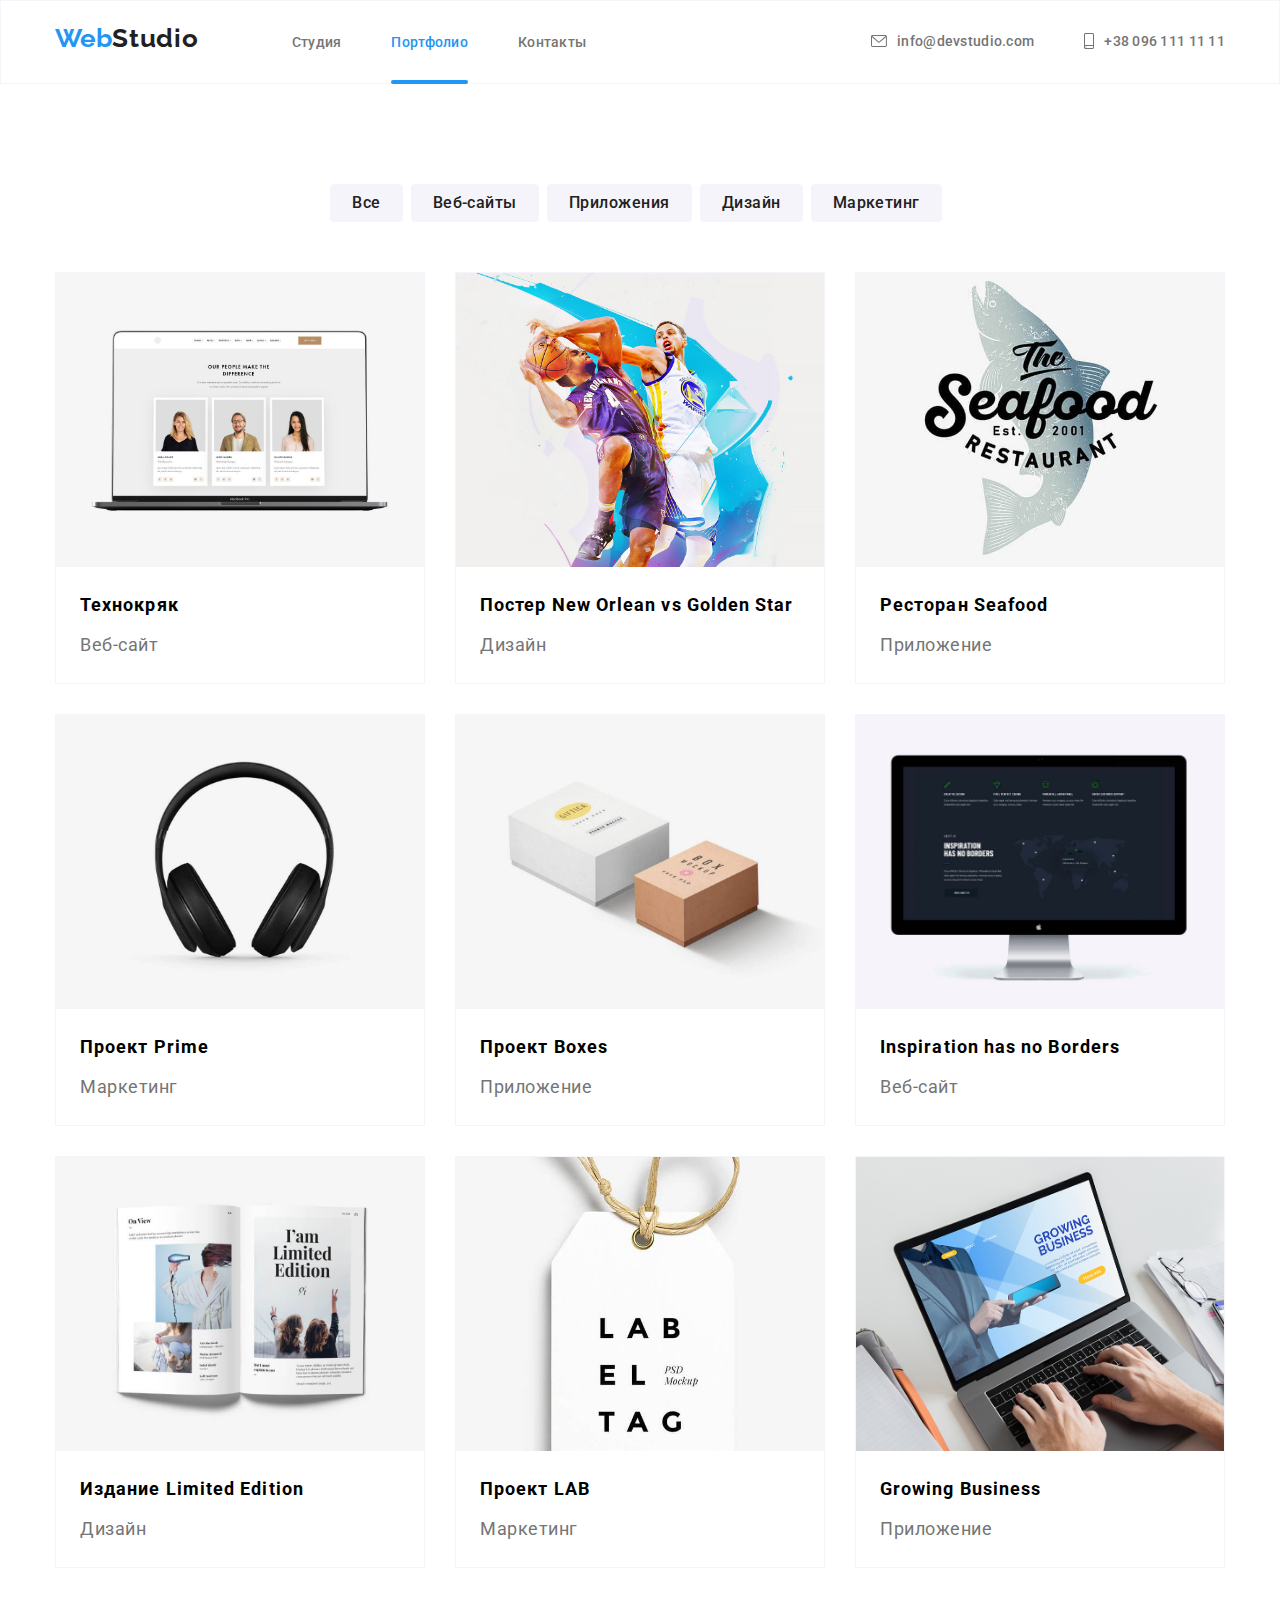
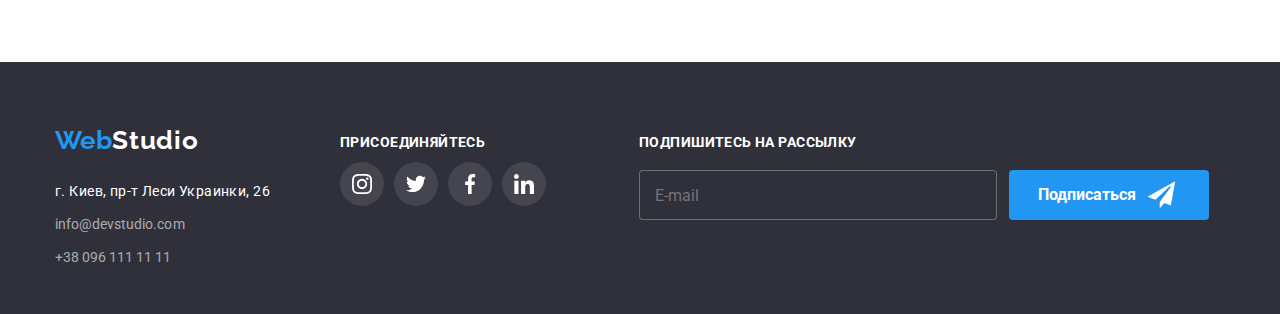
==== commit 0ba0f46c: "16.03.2021 01-15" ====
--- a/portfolio.html
+++ b/portfolio.html
@@ -4,11 +4,10 @@
     <meta charset="UTF-8">
     <meta name="viewport" content="width=device-width, initial-scale=1.0">
     <title>Портфолио</title>
-    <link rel="stylesheet" href="./css/normalize.css">
-    <link rel="stylesheet" href="./css/style.css">
+    <link rel="stylesheet" href="./sass/utils/variables.min.scss">
+    <link rel="stylesheet" href="./css/main.min.css">
     <link rel="preconnect" href="https://fonts.gstatic.com">
-    <link
-        href="https://fonts.googleapis.com/css2?family=Raleway:wght@700&family=Roboto+Condensed&family=Roboto:wght@400;500;700;900&display=swap"
+    <link href="https://fonts.googleapis.com/css2?family=Raleway:wght@700&family=Roboto:wght@400;500;700;900&display=swap"
         rel="stylesheet">
     </head>
 <body>
@@ -19,7 +18,7 @@
         <nav class="header__nav">
             <ul class="header__navlinks">
                 <li class="header__link"> <a class="link" href="./index.html">Студия</a></li>
-                <li class="header__link--current"> <a class="link" href="./portfolio.html">Портфолио</a></li>
+                <li class="header__currentlink"> <a class="link" href="./portfolio.html">Портфолио</a></li>
                 <li class="header__link"> <a class="link" href="#footer">Контакты</a></li>
             </ul>
         </nav>
--- a/css/main.min.css
+++ b/css/main.min.css
@@ -0,0 +1,2 @@
+/*! normalize.css v8.0.1 | MIT License | github.com/necolas/normalize.css */html{line-height:1.15;-webkit-text-size-adjust:100%}body{margin:0}main{display:block}h1{font-family:initial;font-size:2em;margin:0}hr{-webkit-box-sizing:content-box;box-sizing:content-box;height:0;overflow:visible}pre{font-family:monospace, monospace;font-size:1em}a{background-color:transparent}abbr[title]{border-bottom:none;text-decoration:underline;-webkit-text-decoration:underline dotted;text-decoration:underline dotted}b,strong{font-weight:bolder}code,kbd,samp{font-family:monospace, monospace;font-size:1em}small{font-size:80%}address{height:0%;margin:0px;padding:0px;font-style:normal;text-decoration:none;color:inherit}li{display:block;text-align:left}sub,sup{font-size:75%;line-height:0;position:relative;vertical-align:baseline}sub{bottom:-0.25em}sup{top:-0.5em}img{border-style:none}button,input,optgroup,select,textarea{font-family:inherit;font-size:100%;line-height:1.15;margin:0}button,input{overflow:visible}button,select{text-transform:none}button,[type='button'],[type='reset'],[type='submit']{-webkit-appearance:button}button::-moz-focus-inner,[type='button']::-moz-focus-inner,[type='reset']::-moz-focus-inner,[type='submit']::-moz-focus-inner{border-style:none;padding:0}a,address:-webkit-any-link{text-decoration:none;color:inherit}ul{display:block;list-style:none;list-style-position:inside}button:-moz-focusring,[type='button']:-moz-focusring,[type='reset']:-moz-focusring,[type='submit']:-moz-focusring{outline:1px dotted ButtonText}fieldset{padding:0.35em 0.75em 0.625em}legend{-webkit-box-sizing:border-box;box-sizing:border-box;color:inherit;display:table;max-width:100%;padding:0;white-space:normal}progress{vertical-align:baseline}textarea{overflow:auto}[type='checkbox'],[type='radio']{-webkit-box-sizing:border-box;box-sizing:border-box;padding:0}[type='number']::-webkit-inner-spin-button,[type='number']::-webkit-outer-spin-button{height:auto}[type='search']{-webkit-appearance:textfield;outline-offset:-2px}[type='search']::-webkit-search-decoration{-webkit-appearance:none}::-webkit-file-upload-button{-webkit-appearance:button;font:inherit}details{display:block}summary{display:list-item}template{display:none}[hidden]{display:none}:root{--black: rgb(33, 33, 33);--black-op10: rgba(33, 33, 33, 0.1);--black-op20: rgba(33, 33, 33, 0.2);--blue: rgb(33, 150, 243);--white-op60: rgba(255, 255, 255, 0.6);--white-op30: rgba(255, 255, 255, 0.3);--white-op10: rgba(255, 255, 255, 0.1);--grey: rgb(117, 117, 117);--grey-op50: rgba(117, 117, 117, 0.5);--grey-op80: rgba(47, 48, 58, 0.8);--light-grey: rgb(245, 244, 250);--grey-gradient: rgba(47, 48, 58, 0.4);--graphite: rgba(48, 48, 48, 1);--white: rgb(255, 255, 255);--dark-blue: rgb(47, 48, 58);--card-set-gap: 30px;--animtrans: 250ms cubic-bezier(0.4, 0, 0.2, 1)}html{-webkit-box-sizing:border-box;box-sizing:border-box}*,*::before,*::after{-webkit-box-sizing:inherit;box-sizing:inherit}*{padding:0;margin:0;max-width:1600px;-webkit-box-sizing:border-box;box-sizing:border-box;line-height:1.15;letter-spacing:0.03px;font-family:"Roboto", sans-serif}body{overflow-x:hidden}.header{background-color:var(--white);border:1px;border-color:var(--light-grey);border-style:solid;display:-webkit-box;display:-ms-flexbox;display:flex;-webkit-box-align:baseline;-ms-flex-align:baseline;align-items:baseline}.header__container{display:inherit;width:1200px;padding-left:15px;padding-right:15px;margin-left:auto;margin-right:auto;-webkit-box-align:inherit;-ms-flex-align:inherit;align-items:inherit}.header__logo{font-weight:700;font-size:26px;line-height:1.38;color:var(--black);font-family:'Raleway', sans-serif;letter-spacing:0.03em}.header__logo-prefix{color:var(--blue);font-family:'Raleway', sans-serif}.header__nav{list-style-type:none;list-style-position:inside;display:-webkit-box;display:-ms-flexbox;display:flex;vertical-align:baseline;margin-left:93px;color:var(--grey)}.header__navlinks{display:-webkit-box;display:-ms-flexbox;display:flex;-webkit-box-align:baseline;-ms-flex-align:baseline;align-items:baseline}.link{position:relative;display:-webkit-box;display:-ms-flexbox;display:flex;height:80px;font-weight:500;font-size:14px;line-height:1.214;letter-spacing:0.02em;-webkit-box-align:center;-ms-flex-align:center;align-items:center}.header__currentlink{position:relative;display:-webkit-box;display:-ms-flexbox;display:flex;-webkit-box-align:center;-ms-flex-align:center;align-items:center;height:80px;font-weight:500;font-size:14px;line-height:1.214;letter-spacing:0.02em;color:var(--blue)}.header__currentlink::after{content:"";position:absolute;bottom:-1px;left:0;width:100%;height:4px;border-radius:2px;background-color:var(--blue);opacity:1;-webkit-transition:opacity var(--animtrans);transition:opacity var(--animtrans)}.header__navlinks>.header__link:not(:last-child),.header__navlinks>.header__currentlink:not(:last-child){margin-right:50px}.link:link,.link:visited{color:currentColor;font-weight:500;font-size:14px;line-height:17px;-webkit-transition:color var(--animtrans);transition:color var(--animtrans)}.link:hover,.link:focus{color:var(--blue);-webkit-transition:color var(--animtrans);transition:color var(--animtrans)}.header__address{margin-left:auto;display:-webkit-box;display:-ms-flexbox;display:flex;-webkit-box-align:center;-ms-flex-align:center;align-items:center;color:var(--grey)}.header__phone{margin-left:50px}.header__icon--mail{width:16px;height:12px;margin-right:10px;fill:currentColor}.header__icon--smartphone{width:10px;height:16px;margin-right:10px;fill:currentColor}.hero{height:600px;padding-top:200px;padding-bottom:200px;background-image:-webkit-gradient(linear, left top, left bottom, from(var(--grey-gradient)), to(var(--grey-gradient))),url(../images/hero.jpg);background-image:linear-gradient(var(--grey-gradient), var(--grey-gradient)),url(../images/hero.jpg);display:block}.hero__container{display:-webkit-box;display:-ms-flexbox;display:flex;-webkit-box-orient:vertical;-webkit-box-direction:normal;-ms-flex-direction:column;flex-direction:column;width:1200px;padding-left:15px;padding-right:15px;margin-left:auto;margin-right:auto;-webkit-box-align:inherit;-ms-flex-align:inherit;align-items:inherit}.hero__subtitle{color:var(--white);font-weight:900;font-size:44px;line-height:60px;letter-spacing:0.06em;text-align:center;text-transform:uppercase}.hero__button{width:200px;height:50px;background-color:var(--blue);color:var(--white);-webkit-box-shadow:0px 4px 4px 0px rgba(0,0,0,0.15);box-shadow:0px 4px 4px 0px rgba(0,0,0,0.15);border:none;border-radius:4px;text-align:center;-webkit-box-align:center;-ms-flex-align:center;align-items:center;margin-top:30px;margin-left:auto;margin-right:auto;font-weight:700;font-size:16px;line-height:30px;letter-spacing:0.06em}.advantage__container{display:inherit;width:1200px;padding-left:15px;padding-right:15px;margin-left:auto;margin-right:auto;-webkit-box-align:inherit;-ms-flex-align:inherit;align-items:inherit}.advantage__list{margin-top:94px;margin-bottom:94px;display:-webkit-box;display:-ms-flexbox;display:flex;-webkit-box-pack:justify;-ms-flex-pack:justify;justify-content:space-between}.advantage__item{width:270px}.advantage__iconwrapper{display:-webkit-box;display:-ms-flexbox;display:flex;-webkit-box-align:center;-ms-flex-align:center;align-items:center;-webkit-box-pack:center;-ms-flex-pack:center;justify-content:center;background-color:var(--light-grey);margin-bottom:30px}.advantage__icon--antenna{display:block;width:70px;fill:var(--grey);height:120px}.advantage__icon--clock{text-align:center;display:block;width:70px;height:120px}.advantage__icon--diagram{text-align:center;display:block;width:70px;height:120px}.advantage__icon--astronaut{text-align:center;display:block;width:70px;height:120px}.advantage__subtitle{font-weight:700;font-size:14px;line-height:16px;margin-bottom:10px;letter-spacing:0.03em}.advantage__description{color:var(--grey);font-weight:400;font-size:14px;line-height:24px;letter-spacing:0.03em}.activities__container{display:inherit;width:1200px;padding-left:15px;padding-right:15px;margin-left:auto;margin-right:auto;-webkit-box-align:inherit;-ms-flex-align:inherit;align-items:inherit}.activities__title{font-weight:700;font-size:36px;line-height:42px;text-align:center;height:42px}.activities__list{margin-top:50px;margin-bottom:94px;display:-webkit-box;display:-ms-flexbox;display:flex;-webkit-box-pack:justify;-ms-flex-pack:justify;justify-content:space-between}.activities__thumbdesktop{position:relative;display:block;border:none;width:370px;height:294px;margin-right:30px}.activities__thumbmobile{position:relative;display:block;border:none;width:370px;height:294px;margin-right:30px}.activities__thumbdesign{position:relative;display:block;border:none;width:370px;height:294px}.activities__image{position:absolute;top:0;left:0;right:0;display:block;width:100%;height:100%;-o-object-fit:cover;object-fit:cover}.activities__overlay{position:absolute;width:100%;bottom:0;padding-top:27px;padding-bottom:27px;text-align:center;background-color:var(--grey-op80);color:var(--white);font-weight:700;font-size:14px;line-height:1.17;text-transform:uppercase}.team{padding-top:94px;padding-bottom:94px;background-color:var(--light-grey)}.team__container{display:-webkit-box;display:-ms-flexbox;display:flex;-webkit-box-pack:justify;-ms-flex-pack:justify;justify-content:space-between;width:1200px;padding-left:15px;padding-right:15px;margin-left:auto;margin-right:auto;-webkit-box-align:inherit;-ms-flex-align:inherit;align-items:inherit}.team__title{font-weight:700;font-size:36px;line-height:42px;text-align:center;height:42px;letter-spacing:0.03em}.teammate{display:-webkit-box;display:-ms-flexbox;display:flex;-webkit-box-orient:vertical;-webkit-box-direction:normal;-ms-flex-direction:column;flex-direction:column;background-color:var(--white);width:270px;margin-top:50px;padding-bottom:30px;border-radius:0px 0px 4px 4px;-webkit-box-shadow:0px 2px 1px 0px rgba(0,0,0,0.2),0px 1px 1px 0px rgba(0,0,0,0.14),0px 1px 3px 0px rgba(0,0,0,0.12);box-shadow:0px 2px 1px 0px rgba(0,0,0,0.2),0px 1px 1px 0px rgba(0,0,0,0.14),0px 1px 3px 0px rgba(0,0,0,0.12)}.teammate__name{font-weight:500;font-size:16px;text-align:center;margin-top:30px;line-height:19px;letter-spacing:0.03em}.teammate__profession{display:block;color:var(--grey);font-weight:400;font-size:16px;text-align:center;margin-top:10px;line-height:19px;letter-spacing:0.03em}.teammate__links{list-style:none;display:-webkit-box;display:-ms-flexbox;display:flex;-webkit-box-align:center;-ms-flex-align:center;align-items:center;-webkit-box-pack:center;-ms-flex-pack:center;justify-content:center;margin-top:12px}.teammate__links .item+.item{margin-left:10px}.teammate__sociallink{height:44px;width:44px;border-radius:50%;display:-webkit-box;display:-ms-flexbox;display:flex;-webkit-box-pack:center;-ms-flex-pack:center;justify-content:center;-webkit-box-align:center;-ms-flex-align:center;align-items:center;fill:var(--grey);-webkit-transition:background-color var(--animtrans),fill var(--animtrans);transition:background-color var(--animtrans),fill var(--animtrans)}.teammate__sociallink:hover{background-color:var(--blue);fill:var(--white);cursor:pointer;-webkit-transition:background-color var(--animtrans),fill var(--animtrans);transition:background-color var(--animtrans),fill var(--animtrans)}.teammate__icon{height:20px;width:20px}.teammate__icon:hover,.teammate__icon:focus{fill:inherit}.clients{padding-top:94px;padding-bottom:94px;background-color:var(--white)}.clients__logo{font-weight:700;font-size:36px;line-height:42px;text-align:center;height:42px;letter-spacing:0.03em;margin-bottom:50px}.clients__container{display:-webkit-box;display:-ms-flexbox;display:flex;-webkit-box-pack:justify;-ms-flex-pack:justify;justify-content:space-between;width:1200px;padding-left:15px;padding-right:15px;margin-left:auto;margin-right:auto;-webkit-box-align:inherit;-ms-flex-align:inherit;align-items:inherit}.clients__list{list-style:none;display:-webkit-box;display:-ms-flexbox;display:flex;-webkit-box-align:center;-ms-flex-align:center;align-items:center;-webkit-box-pack:center;-ms-flex-pack:center;justify-content:center;margin-top:12px}.clients__list .item+.item{margin-left:30px}.clients__link{height:90px;width:170px;border:1px solid var(--grey);display:-webkit-box;display:-ms-flexbox;display:flex;-webkit-box-pack:center;-ms-flex-pack:center;justify-content:center;-webkit-box-align:center;-ms-flex-align:center;align-items:center;fill:var(--grey);-webkit-transition:border-color var(--animtrans),fill var(--animtrans);transition:border-color var(--animtrans),fill var(--animtrans)}.clients__link:hover{fill:var(--blue);cursor:pointer;border-color:var(--blue);-webkit-transition:border-color var(--animtrans),fill var(--animtrans);transition:border-color var(--animtrans),fill var(--animtrans)}.products{padding-top:100px}.products__container{display:block;-webkit-box-pack:justify;-ms-flex-pack:justify;justify-content:space-between;width:1200px;padding-left:15px;padding-right:15px;margin-left:auto;margin-right:auto;-webkit-box-align:inherit;-ms-flex-align:inherit;align-items:inherit;padding-bottom:94px}.products__filters{display:-webkit-box;display:-ms-flexbox;display:flex;-webkit-box-align:center;-ms-flex-align:center;align-items:center;-webkit-box-pack:center;-ms-flex-pack:center;justify-content:center;margin-bottom:50px}.products__filterbutton{padding-top:6px;padding-left:22px;padding-right:22px;padding-bottom:6px;font-weight:500;font-size:16px;line-height:26px;letter-spacing:0.03em;text-align:center;background-color:var(--light-grey);color:var(--black);margin-right:8px;border-radius:4px;border:none;-webkit-transition:background-color var(--animtrans),color var(--animtrans);transition:background-color var(--animtrans),color var(--animtrans)}.products__filterbutton:hover,.products__filterbutton:focus{background-color:var(--blue);color:var(--white);cursor:pointer;-webkit-transition:background-color var(--animtrans),color var(--animtrans);transition:background-color var(--animtrans),color var(--animtrans)}.products__list{list-style-position:inside;display:-webkit-box;display:-ms-flexbox;display:flex;-ms-flex-wrap:wrap;flex-wrap:wrap;margin-left:calc(-1 * var(--card-set-gap));margin-top:calc(-1 * var(--card-set-gap))}.product{width:370px;padding-left:0px;list-style-position:inside;border:1px solid;border-color:var(--light-grey);-ms-flex-preferred-size:calc(100% / 3 - var(--card-set-gap));flex-basis:calc(100% / 3 - var(--card-set-gap));margin-left:var(--card-set-gap);margin-top:var(--card-set-gap)}.product:hover,.product:focus{-webkit-box-shadow:0px 4px 4px 0px rgba(0,0,0,0.25);box-shadow:0px 4px 4px 0px rgba(0,0,0,0.25);cursor:pointer}.product__thumb{position:relative;-webkit-box-sizing:border-box;box-sizing:border-box;border:none;height:294px;overflow:hidden}.product__image{position:absolute;top:0;left:0;right:0;display:block;width:100%;height:100%;-o-object-fit:cover;object-fit:cover}.product__thumboverlay{position:absolute;top:0;left:0;width:100%;height:294px;padding:63px 24px 63px 24px;background-color:var(--blue);-webkit-transform:translateY(500%);transform:translateY(500%);-webkit-transition:-webkit-transform var(--animtrans);transition:-webkit-transform var(--animtrans);transition:transform var(--animtrans);transition:transform var(--animtrans), -webkit-transform var(--animtrans)}.product:hover .product__thumboverlay,.product:focus .product__thumboverlay{-webkit-transform:translateY(0);transform:translateY(0);-webkit-transition:-webkit-transform var(--animtrans);transition:-webkit-transform var(--animtrans);transition:transform var(--animtrans);transition:transform var(--animtrans), -webkit-transform var(--animtrans)}.product__text{color:var(--white);font-weight:400;font-size:18px;line-height:1.55}.product__name{margin-top:20px;margin-left:24px;margin-right:24px;margin-bottom:4px;font-weight:700;font-size:18px;line-height:36px;letter-spacing:0.06em;text-align:left}.product__type{margin-left:24px;margin-right:24px;margin-bottom:20px;font-weight:400;font-size:18px;line-height:36px;letter-spacing:0.03em;text-align:left;color:var(--grey)}.footer{max-width:1600px;height:252px;background-color:var(--dark-blue)}.footer__container{display:-webkit-box;display:-ms-flexbox;display:flex;width:1200px;padding-left:15px;padding-right:15px;margin-left:auto;margin-right:auto;-webkit-box-align:inherit;-ms-flex-align:inherit;align-items:inherit}.footer__logo{font-weight:bold;font-size:26px;line-height:36px;letter-spacing:0.03em;margin-top:60px;margin-right:93px;margin-bottom:25px;color:var(--white);font-family:'Raleway', sans-serif}.footer__logo-prefix{color:var(--blue);font-family:'Raleway', sans-serif}.footer__contacts{list-style:none;list-style-position:inside;list-style-type:none;display:block;text-align:left;line-height:24px;margin-right:70px}.footer__address{color:var(--white);font-weight:400;font-size:14px;letter-spacing:0.03em;height:24px;margin-top:20px}.footer__link{color:var(--white-op60);font-weight:400;font-size:14px;letter-spacing:0.03em;margin-top:9px;height:24px;text-decoration:none;-webkit-transition:color var(--animtrans);transition:color var(--animtrans)}.footer__link:link,.footer__link:hover,.footer__link:focus,.footer__link:active{color:var(--blue);-webkit-transition:color var(--animtrans);transition:color var(--animtrans)}.joinus,.subscribeus{margin-top:72px;text-transform:uppercase;font-weight:700;font-size:14px;line-height:1.21;letter-spacing:0.03em;color:var(--white)}.footer__sociallinks{list-style:none;display:-webkit-box;display:-ms-flexbox;display:flex;-webkit-box-align:center;-ms-flex-align:center;align-items:center;-webkit-box-pack:center;-ms-flex-pack:center;justify-content:center;margin-top:12px}.footer__sociallinks .item+.item{margin-left:10px}.footer__sociallink{height:44px;width:44px;border-radius:50%;display:-webkit-box;display:-ms-flexbox;display:flex;-webkit-box-pack:center;-ms-flex-pack:center;justify-content:center;-webkit-box-align:center;-ms-flex-align:center;align-items:center;fill:var(--white);background-color:var(--white-op10);-webkit-transition:background-color var(--animtrans);transition:background-color var(--animtrans)}.footer__sociallink:hover{background-color:var(--blue);fill:var(--white);cursor:pointer;-webkit-transition:background-color var(--animtrans);transition:background-color var(--animtrans)}.subscribe__form{display:inline-block}.subscribe__wrapper{display:-webkit-box;display:-ms-flexbox;display:flex;-webkit-box-align:end;-ms-flex-align:end;align-items:flex-end;margin-left:93px}.subscribe__input{width:358px;height:50px;padding:15px;background-color:var(--dark-blue);border:1px solid var(--white-op30);color:var(--white-op60);border-radius:4px;font-weight:400;font-size:16px;line-height:1.25;margin-top:20px;margin-right:12px}.subscribe__button{display:-webkit-box;display:-ms-flexbox;display:flex;width:200px;height:50px;padding-top:10px;padding-bottom:10px;padding-left:29px;border:none;vertical-align:baseline;border-radius:4px;background-color:var(--blue);color:var(--white);font-weight:700;font-size:16px}.subscribe__button p{line-height:1.87;vertical-align:middle;fill:var(--blue)}.subscribe__icon{height:30px;width:30px;margin-left:10px;fill:var(--white)}.backdrop{position:fixed;display:-webkit-box;display:-ms-flexbox;display:flex;-webkit-box-align:center;-ms-flex-align:center;align-items:center;top:0;left:0;width:100%;height:100%;background-color:rgba(168,118,118,0.2);opacity:1;-webkit-transition:opacity var(--animtrans);transition:opacity var(--animtrans)}.backdrop.is-hidden{opacity:0;pointer-events:none;display:-webkit-box;display:-ms-flexbox;display:flex;-webkit-box-align:center;-ms-flex-align:center;align-items:center;-webkit-transition:opacity var(--animtrans);transition:opacity var(--animtrans)}.backdrop.is-hidden .modal{-webkit-transform:translate(-50%, -50%) scale(1.5);transform:translate(-50%, -50%) scale(1.5);-webkit-transition:-webkit-transform var(--animtrans);transition:-webkit-transform var(--animtrans);transition:transform var(--animtrans);transition:transform var(--animtrans), -webkit-transform var(--animtrans)}.modal{position:absolute;display:-webkit-box;display:-ms-flexbox;display:flex;-webkit-box-orient:vertical;-webkit-box-direction:normal;-ms-flex-direction:column;flex-direction:column;min-height:581px;min-width:528px;top:50%;left:50%;-webkit-transform:translate(-50%, -50%) scale(1);transform:translate(-50%, -50%) scale(1);padding:8px;background-color:var(--white);-webkit-transition:-webkit-transform var(--animtrans);transition:-webkit-transform var(--animtrans);transition:transform var(--animtrans);transition:transform var(--animtrans), -webkit-transform var(--animtrans)}.modal__closebutton{width:30px;height:30px;margin:8px 8px 0 auto;border:1px solid var(--black-op10);border-radius:50%;background-color:var(--white);-webkit-transition:color var(--animtrans);transition:color var(--animtrans);outline:none}.modal__closeicon{height:11px;width:11px;fill:currentColor}.modal__closebutton:hover,.modal__closebutton:focus{color:var(--blue);cursor:pointer;-webkit-transition:color var(--animtrans);transition:color var(--animtrans)}.modal__formwrapper{display:-webkit-box;display:-ms-flexbox;display:flex;-webkit-box-orient:vertical;-webkit-box-direction:normal;-ms-flex-direction:column;flex-direction:column;margin:0 40px 20px 40px}.modal__header{font-size:20px;font-weight:700;line-height:1.15;text-align:center;color:var(--black);margin-bottom:12px}.modal__form{display:inherit;-webkit-box-orient:inherit;-webkit-box-direction:inherit;-ms-flex-direction:inherit;flex-direction:inherit}.modal__form>label{font-size:12px;font-weight:400;line-height:1.166;text-align:left;color:var(--grey);margin-top:10px}.modal__input{position:relative;margin-top:4px}.modal__inputicon{position:absolute;left:0;width:auto;margin-left:15px;top:50%;-webkit-transform:translateY(-50%);transform:translateY(-50%);text-align:left;fill:currentColor;-webkit-transition:fill var(--animtrans);transition:fill var(--animtrans)}.modal__input>input,.modal__form>textarea{width:100%;border:solid 1px var(--black-op20);border-radius:4px;font-size:12px;font-weight:400;line-height:1.166;letter-spacing:0.01em;text-align:left;outline:none}.modal__input>input{height:40px;padding-left:35px}.modal__input>input:focus,.modal__input>input:hover,.modal__input>input:active,.policycheck>input:focus,.policycheck>input:hover,.policycheck>input:active,.modal__form>textarea:focus,.modal__form>textarea:active,.modal__form>textarea:hover{border-color:var(--blue);cursor:pointer;-webkit-transition:border-color var(--animtrans);transition:border-color var(--animtrans)}.modal__input:hover .modal__inputicon,.modal__input:focus .modal__inputicon,.modal__input:focus-within .modal__inputicon{fill:var(--blue);-webkit-transition:fill var(--animtrans);transition:fill var(--animtrans)}.modal__textarea{resize:none;width:100%;height:120px;padding:12px 16px 12px 16px}.modal__policycheck{display:-webkit-box;display:-ms-flexbox;display:flex;vertical-align:baseline;margin:20px auto 0 auto;font-size:14px;font-weight:400;line-height:1.714;text-align:left;color:var(--grey)}.modal__policycheckinput{margin-right:9px;width:16px;height:15px}.modal__link{color:var(--blue);text-decoration:underline}.modal__submitbtn{-webkit-box-sizing:border-box;box-sizing:border-box;width:200px;height:50px;padding-top:10px;padding-bottom:10px;margin-left:auto;margin-right:auto;margin-top:30px;border:none;vertical-align:baseline;border-radius:4px;background-color:var(--blue);color:var(--white);font-weight:700;font-size:16px}.modal__submitbtn:hover,.modal__submitbtn:focus{cursor:pointer}
+/*# sourceMappingURL=main.min.css.map */